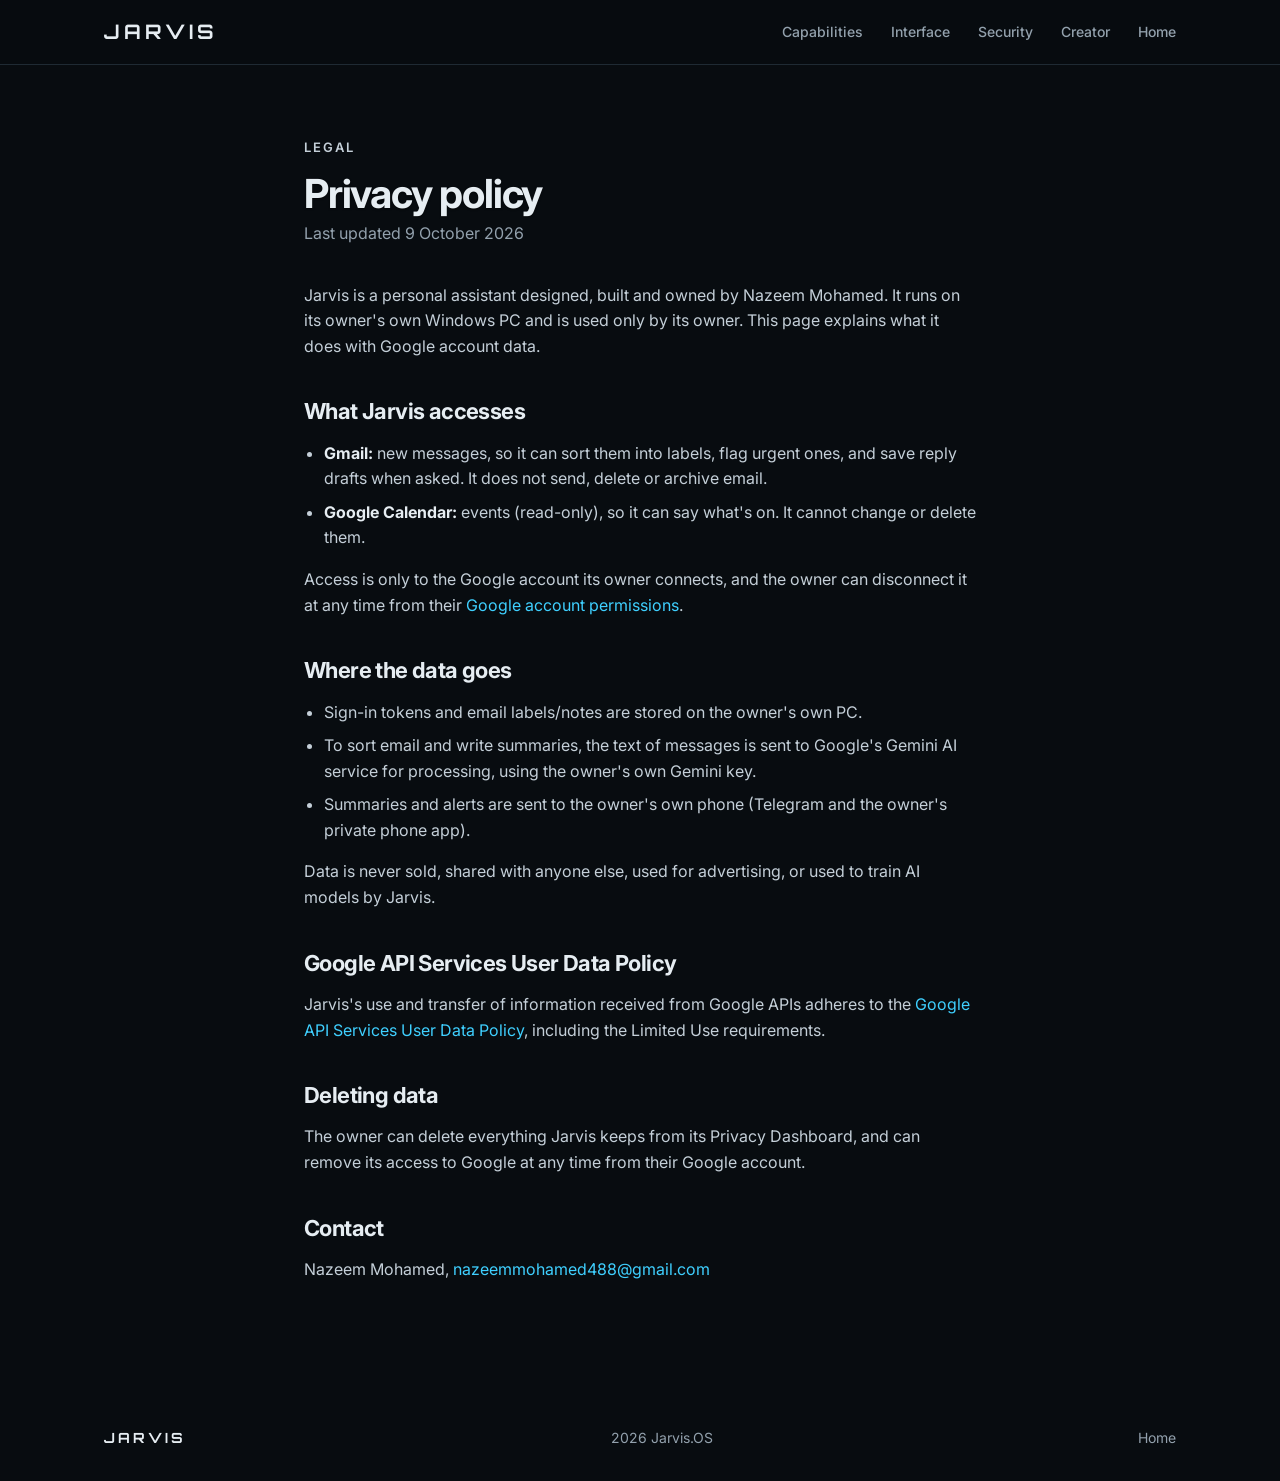
==== privacy.html @ 95cf199b "Jarvis.OS home page and privacy policy Co-Authored-By: Claude Opus 5.5 <noreply@anthropic.com>" ====
<!doctype html>
<html lang="en">
<head>
<meta charset="utf-8">
<meta name="viewport" content="width=device-width, initial-scale=1">
<title>Jarvis Privacy Policy</title>
<link rel="preconnect" href="https://fonts.googleapis.com">
<link rel="preconnect" href="https://fonts.gstatic.com" crossorigin>
<link href="https://fonts.googleapis.com/css2?family=Inter:wght@400;500;600;700&display=swap" rel="stylesheet">
<link rel="stylesheet" href="style.css?v=6">
</head>
<body>

<header class="site-header">
  <div class="wrap header-row">
    <a class="wordmark" href="index.html" aria-label="Jarvis home">JARVIS</a>
    <nav class="nav">
      <a href="index.html#capabilities">Capabilities</a>
      <a href="index.html#interface">Interface</a>
      <a href="index.html#security">Security</a>
      <a href="index.html#creator">Creator</a>
      <a href="index.html">Home</a>
    </nav>
  </div>
</header>

<main class="doc">
  <p class="eyebrow">Legal</p>
  <h1>Privacy policy</h1>
  <p class="date">Last updated 9 October 2026</p>

  <p>Jarvis is a personal assistant designed, built and owned by Nazeem Mohamed. It runs on its owner's own Windows PC and is used only by
  its owner. This page explains what it does with Google account data.</p>

  <h2>What Jarvis accesses</h2>
  <ul>
    <li><strong>Gmail:</strong> new messages, so it can sort them into labels, flag urgent ones,
    and save reply drafts when asked. It does not send, delete or archive email.</li>
    <li><strong>Google Calendar:</strong> events (read-only), so it can say what's on. It cannot change or delete them.</li>
  </ul>
  <p>Access is only to the Google account its owner connects, and the owner can disconnect it at
  any time from their <a href="https://myaccount.google.com/permissions">Google account permissions</a>.</p>

  <h2>Where the data goes</h2>
  <ul>
    <li>Sign-in tokens and email labels/notes are stored on the owner's own PC.</li>
    <li>To sort email and write summaries, the text of messages is sent to Google's Gemini AI service
    for processing, using the owner's own Gemini key.</li>
    <li>Summaries and alerts are sent to the owner's own phone (Telegram and the owner's private
    phone app).</li>
  </ul>
  <p>Data is never sold, shared with anyone else, used for advertising, or used to train AI models
  by Jarvis.</p>

  <h2>Google API Services User Data Policy</h2>
  <p>Jarvis's use and transfer of information received from Google APIs adheres to the
  <a href="https://developers.google.com/terms/api-services-user-data-policy">Google API Services User
  Data Policy</a>, including the Limited Use requirements.</p>

  <h2>Deleting data</h2>
  <p>The owner can delete everything Jarvis keeps from its Privacy Dashboard, and can remove its
  access to Google at any time from their Google account.</p>

  <h2>Contact</h2>
  <p>Nazeem Mohamed, <a href="mailto:nazeemmohamed488@gmail.com">nazeemmohamed488@gmail.com</a></p>
</main>

<footer class="site-footer">
  <div class="wrap footer-row">
    <span class="wordmark small">JARVIS</span>
    <span>2026 Jarvis.OS</span>
    <a href="index.html">Home</a>
  </div>
</footer>

</body>
</html>
---- style.css ----
/* Jarvis site. Flat and restrained: solid colours, thin borders, one accent. */
@font-face {
  font-family: "Orbitron";
  src: url("fonts/Orbitron.ttf") format("truetype");
  font-weight: 400 900;
  font-display: swap;
}

:root {
  --bg: #080c10;
  --bg-alt: #0d1318;
  --surface: #111920;
  --line: #1f2a33;
  --text: #e6edf2;
  --muted: #93a1ad;
  --accent: #3fd0ff;
  --accent-ink: #04121a;
  --wrap: 1120px;
  color-scheme: dark;
}

* { box-sizing: border-box; }
html { scroll-behavior: smooth; }
body {
  margin: 0;
  background: var(--bg);
  color: var(--text);
  font: 16px/1.6 "Inter", "Segoe UI", Roboto, Helvetica, Arial, sans-serif;
  -webkit-font-smoothing: antialiased;
}
a { color: var(--accent); text-decoration: none; }
a:hover { text-decoration: underline; }
img { max-width: 100%; height: auto; display: block; }

.wrap { max-width: var(--wrap); margin: 0 auto; padding: 0 24px; }

/* header */
.site-header {
  position: sticky; top: env(safe-area-inset-top, 0px); z-index: 10;
  background: rgba(8, 12, 16, 0.92);
  border-bottom: 1px solid var(--line);
}
.header-row { display: flex; align-items: center; justify-content: space-between; height: 64px; gap: 24px; }
.wordmark {
  font-family: "Orbitron", sans-serif; font-weight: 700; letter-spacing: 4px;
  font-size: 20px; color: var(--text);
}
.wordmark:hover { text-decoration: none; color: var(--accent); }
.wordmark.small { font-size: 14px; letter-spacing: 3px; }
.nav { display: flex; gap: 28px; }
.nav a { color: var(--muted); font-size: 14px; font-weight: 500; }
.nav a:hover { color: var(--text); text-decoration: none; }

/* hero */
.hero { position: relative; overflow: hidden; border-bottom: 1px solid var(--line); }
.hero-bg {
  position: absolute; inset: 0;
  left: 44%;
  background: url("img/hero-core.jpg") left 30% / cover no-repeat;
  /* soften only the picture's left edge into the page; not a visible gradient */
  -webkit-mask-image: linear-gradient(to right, transparent 0, #000 22%);
  mask-image: linear-gradient(to right, transparent 0, #000 22%);
}
.hero { background: #05090d; }
.hero-bg::after { content: ""; position: absolute; inset: 0; background: rgba(6, 10, 14, 0.38); }
.hero-content { position: relative; padding-top: 120px; padding-bottom: 72px; }
.hero-content > * { max-width: 580px; }
.hero-content .lead { max-width: 560px; }
h1, .lead { text-shadow: 0 1px 2px rgba(0, 0, 0, 0.6); }
.eyebrow {
  margin: 0 0 14px; color: var(--accent);
  font-size: 13px; font-weight: 600; letter-spacing: 2px; text-transform: uppercase;
}
h1 { font-size: 52px; line-height: 1.08; letter-spacing: -1.2px; font-weight: 700; margin: 0 0 22px; }
.lead { font-size: 19px; color: #c4cfd8; margin: 0 0 34px; max-width: 640px; }
.lead strong { color: var(--text); font-weight: 600; }
.hero-actions { display: flex; gap: 12px; flex-wrap: wrap; }
.btn {
  display: inline-block; padding: 12px 22px; border-radius: 6px;
  font-size: 15px; font-weight: 600; border: 1px solid transparent;
}
.btn:hover { text-decoration: none; }
.btn-primary { background: var(--accent); color: var(--accent-ink); }
.btn-primary:hover { background: #6bdcff; }
.btn-ghost { border-color: #3a4954; color: var(--text); background: rgba(8, 12, 16, 0.5); }
.btn-ghost:hover { border-color: var(--muted); }

.facts {
  position: relative; margin: 0 0 0; padding: 28px 0 40px;
  display: grid; grid-template-columns: repeat(4, 1fr); gap: 0;
  border-top: 1px solid rgba(255, 255, 255, 0.08);
}
.facts div { padding: 0 24px; border-left: 1px solid rgba(255, 255, 255, 0.08); }
.facts div:first-child { padding-left: 0; border-left: 0; }
.facts dt { font-size: 24px; font-weight: 700; letter-spacing: -0.4px; color: var(--text); }
.facts dd { margin: 2px 0 0; color: var(--muted); font-size: 14px; line-height: 1.45; }

/* sections */
.section { padding: 96px 0; border-bottom: 1px solid var(--line); }
.section-alt { background: var(--bg-alt); }
.section-head { max-width: 680px; margin-bottom: 48px; }
h2 { font-size: 36px; line-height: 1.15; letter-spacing: -0.6px; margin: 0 0 14px; font-weight: 700; }
.section-lead { color: var(--muted); font-size: 17px; margin: 0; }

.grid { display: grid; grid-template-columns: repeat(4, 1fr); gap: 16px; }
.card {
  background: var(--surface); border: 1px solid var(--line); border-radius: 8px;
  padding: 24px;
}
.card:hover { border-color: #2f3e49; }
.num { display: block; color: var(--accent); font-size: 13px; font-weight: 600; letter-spacing: 1px; margin-bottom: 18px; }
h3 { font-size: 17px; margin: 0 0 8px; font-weight: 600; }
.card p { margin: 0; color: var(--muted); font-size: 14.5px; line-height: 1.55; }

.screenshot { margin: 0; }
.screenshot img { border: 1px solid var(--line); border-radius: 8px; }
.screenshot figcaption { color: var(--muted); font-size: 14px; margin-top: 12px; }

.two-col { display: grid; grid-template-columns: 1fr 1.2fr; gap: 64px; align-items: start; }
.checklist { list-style: none; margin: 0; padding: 0; border-top: 1px solid var(--line); }
.checklist li { padding: 18px 0 18px 28px; border-bottom: 1px solid var(--line); color: var(--muted); position: relative; }
.checklist li::before {
  content: ""; position: absolute; left: 2px; top: 27px;
  width: 8px; height: 8px; background: var(--accent); border-radius: 2px;
}
.checklist strong { color: var(--text); font-weight: 600; }

.creator > * { max-width: 760px; }
.creator p { color: #c4cfd8; font-size: 17px; }
.creator .contact { color: var(--muted); font-size: 15px; margin-top: 24px; }

/* feature suite: outlined cards with a line icon, number, name, description and tags */
.accent { color: var(--accent); }
.eyebrow .dot { color: var(--muted); margin: 0 6px; }
.features { display: grid; grid-template-columns: repeat(4, 1fr); gap: 16px; }
.feature {
  display: flex; flex-direction: column; min-width: 0;
  background: var(--surface); border: 1px solid var(--line); border-radius: 12px;
  padding: 24px;
  transition: border-color 0.15s ease;
}
.feature:hover { border-color: #2c5566; }
.feature-top { display: flex; align-items: flex-start; justify-content: space-between; margin-bottom: 22px; }
.feature-icon {
  width: 46px; height: 46px; display: grid; place-items: center;
  border: 1px solid #1f4250; border-radius: 10px; background: #0b1c24;
}
.feature-icon svg {
  width: 22px; height: 22px; fill: none; stroke: var(--accent);
  stroke-width: 1.6; stroke-linecap: round; stroke-linejoin: round;
}
.feature-num { font-family: "Share Tech Mono", ui-monospace, Consolas, monospace; color: var(--muted); font-size: 13px; letter-spacing: 1px; }
.feature h3 { font-size: 19px; margin: 0 0 10px; letter-spacing: -0.2px; }
.feature p { margin: 0 0 18px; color: var(--muted); font-size: 14.5px; line-height: 1.6; }
.tags { list-style: none; margin: auto 0 0; padding: 16px 0 0; border-top: 1px solid var(--line); display: grid; gap: 7px; }
.tags li {
  font-family: "Share Tech Mono", ui-monospace, Consolas, monospace;
  font-size: 12px; letter-spacing: 1.2px; text-transform: uppercase; color: #a9b6c0;
  padding-left: 14px; position: relative;
}
.tags li::before { content: ""; position: absolute; left: 0; top: 7px; width: 5px; height: 5px; background: var(--accent); border-radius: 1px; }

/* creator */
.creator .eyebrow { color: var(--accent); font-size: 13px; }
.creator .creator-sub { color: var(--accent); font-size: 17px; font-weight: 500; margin: 0 0 24px; }
.vision { margin: 0; padding: 4px 0 4px 22px; border-left: 2px solid var(--accent); }
.vision p { margin: 0; font-size: 19px; line-height: 1.65; color: var(--text); }

/* footer */
.site-footer { padding: 32px 0; color: var(--muted); font-size: 14px; }
.footer-row { display: flex; align-items: center; justify-content: space-between; gap: 16px; flex-wrap: wrap; }
.site-footer a { color: var(--muted); }
.site-footer a:hover { color: var(--text); }

/* privacy page */
.doc { max-width: 720px; margin: 0 auto; padding: 72px 24px 96px; }
.doc h1 { font-size: 40px; margin-bottom: 6px; }
.doc .date { color: var(--muted); margin: 0 0 36px; }
.doc h2 { font-size: 22px; margin: 40px 0 10px; }
.doc p, .doc li { color: #c4cfd8; }
.doc ul { padding-left: 20px; }
.doc li { margin-bottom: 8px; }
.doc strong { color: var(--text); }

/* responsive */
@media (max-width: 960px) {
  .grid, .features { grid-template-columns: repeat(2, 1fr); }
  .two-col { grid-template-columns: 1fr; gap: 32px; }
  h1 { font-size: 44px; }
}
@media (max-width: 720px) {
  .wrap { padding: 0 16px; }
  .nav { gap: 18px; }
  .nav a:not(:last-child) { display: none; }
  .hero-content { padding-top: 72px; padding-bottom: 48px; }
  .hero-bg { left: 0; background: url("img/interface.jpg") 50% 40% / cover no-repeat; -webkit-mask-image: none; mask-image: none; }
  .hero-bg::after { background: rgba(6, 10, 14, 0.72); }
  h1 { font-size: 34px; letter-spacing: -0.6px; }
  .lead { font-size: 17px; }
  .facts { grid-template-columns: repeat(2, 1fr); row-gap: 24px; }
  .facts div:nth-child(3) { padding-left: 0; border-left: 0; }
  .section { padding: 64px 0; }
  h2 { font-size: 28px; }
  .grid, .features { grid-template-columns: 1fr; }
  .vision p { font-size: 17px; }
  .facts dt { font-size: 20px; }
  .doc { padding: 48px 16px 64px; }
  .doc h1 { font-size: 32px; }
}

/* ---------- scroll motion ---------- */
.progress {
  position: fixed; left: 0; right: 0; top: env(safe-area-inset-top, 0px); height: 2px; z-index: 30;
  background: var(--accent); transform: scaleX(0); transform-origin: 0 50%;
}
.hero-bg { will-change: transform; }
.reveal { transition: opacity 0.8s cubic-bezier(0.2, 0.7, 0.2, 1), transform 0.8s cubic-bezier(0.2, 0.7, 0.2, 1), filter 0.8s ease; }
.reveal.pre { opacity: 0; transform: translateY(40px) scale(0.97); filter: blur(6px); }
.reveal.in { opacity: 1; transform: none; filter: none; }

/* ---------- feature pictures ---------- */
.m {
  position: relative; height: 164px; margin-bottom: 20px; padding: 13px; overflow: hidden;
  background: #0a1319; border: 1px solid #18303a; border-radius: 8px;
  font-family: "Share Tech Mono", ui-monospace, Consolas, monospace; font-size: 11.5px; color: #a9b6c0;
  display: flex; flex-direction: column; gap: 8px;
}
.m p { margin: 0; color: inherit; font-size: inherit; line-height: 1.45; }
.m-cap { color: var(--accent) !important; letter-spacing: 1px; text-transform: uppercase; font-size: 10.5px !important; }
.m-you { color: #7f8d98 !important; }
.m-jar { color: #d7e2ea !important; }
.m-wave { display: flex; align-items: flex-end; gap: 3px; height: 34px; }
.m-wave i { flex: 1; height: calc(var(--h) * 1%); background: var(--accent); border-radius: 1px; opacity: 0.85; transform-origin: bottom; animation: wave 1.2s ease-in-out infinite; }
.m-wave i:nth-child(3n) { animation-delay: -0.4s; }
.m-wave i:nth-child(3n+1) { animation-delay: -0.8s; }
.m-wave.sm { height: 20px; flex: 1; }
@keyframes wave { 0%, 100% { transform: scaleY(0.45); } 50% { transform: scaleY(1); } }
.m-chips { display: flex; gap: 6px; margin-top: auto; }
.m-chips span { border: 1px solid #1f4250; border-radius: 4px; padding: 2px 7px; color: var(--accent); font-size: 10.5px; }

.m-bubble { background: #10202a; border: 1px solid #1f4250; border-radius: 8px; padding: 9px 10px; display: grid; gap: 7px; }
.m-note { display: flex; align-items: center; gap: 8px; }
.m-play { width: 22px; height: 22px; border-radius: 50%; background: var(--accent); position: relative; flex: none; }
.m-play::after { content: ""; position: absolute; left: 8px; top: 6px; border-left: 8px solid #04121a; border-top: 5px solid transparent; border-bottom: 5px solid transparent; }
.m-time { color: #7f8d98; }
.m-row { display: flex; align-items: center; gap: 8px; margin-top: auto; }
.m-sun { width: 12px; height: 12px; border-radius: 50%; background: #ffb020; }
.m-sep { width: 1px; height: 12px; background: #2a3a44; }

.m-mail { display: flex; justify-content: space-between; align-items: center; gap: 6px; padding: 4px 8px; border: 1px solid #172a33; border-radius: 6px; background: #0d1a21; }
.m-from { color: #d7e2ea; }
.m-lbl { font-size: 10px; padding: 1px 6px; border-radius: 3px; border: 1px solid; }
.l-reply { color: var(--accent); border-color: #1f4a5a; }
.l-rec { color: #8fd18b; border-color: #2c4a2a; }
.l-sus { color: #ff7a6b; border-color: #5a2a26; }
.m-draft { margin-top: auto; color: #7f8d98; font-size: 10.5px; }

.m-watch { flex-direction: row; align-items: center; gap: 14px; }
.m-radar { position: relative; width: 112px; height: 112px; flex: none; border-radius: 50%; border: 1px solid #1f4250;
  background: repeating-radial-gradient(circle, transparent 0 17px, #15323d 17px 18px); overflow: hidden; }
.m-sweep { position: absolute; left: 50%; top: 50%; width: 50%; height: 2px; background: var(--accent); transform-origin: 0 50%; animation: sweep 3.2s linear infinite; }
@keyframes sweep { to { transform: rotate(360deg); } }
.m-blip { position: absolute; width: 6px; height: 6px; border-radius: 50%; background: var(--accent); animation: blip 3.2s ease-in-out infinite; }
.b1 { left: 68%; top: 30%; }
.b2 { left: 30%; top: 62%; background: #ffb020; animation-delay: 1.6s; }
@keyframes blip { 0%, 100% { opacity: 0.2; } 40% { opacity: 1; } }
.m-alert { border-left: 2px solid var(--accent); padding-left: 10px; display: grid; gap: 4px; color: #d7e2ea; }

.m-docs { display: flex; gap: 6px; flex-wrap: wrap; }
.m-docs span { border: 1px solid #1f4250; border-radius: 4px; padding: 3px 7px; background: #0d1a21; }
.m-qa { margin-top: auto; display: grid; gap: 4px; }

.m-res { display: flex; justify-content: space-between; gap: 6px; padding: 3px 0; border-bottom: 1px solid #16262e; color: #d7e2ea; }
.m-ok { color: #8fd18b; }
.m-ok::before { content: ""; display: inline-block; width: 7px; height: 4px; margin-right: 6px; border-left: 1.5px solid #8fd18b; border-bottom: 1.5px solid #8fd18b; transform: rotate(-45deg) translateY(-2px); }

.m-relay { flex-direction: row; align-items: center; justify-content: space-between; gap: 2px; }
.m-node span { font-size: 10px; white-space: nowrap; }
.m-node { display: grid; justify-items: center; gap: 6px; }
.m-node svg { width: 28px; height: 28px; fill: none; stroke: #7f8d98; stroke-width: 1.5; stroke-linecap: round; stroke-linejoin: round; }
.m-node.on svg { stroke: var(--accent); }
.m-node.off { opacity: 0.55; }
.m-link { flex: 1; min-width: 14px; height: 2px; margin: 0 2px 18px; background: repeating-linear-gradient(90deg, var(--accent) 0 6px, transparent 6px 12px); background-size: 24px 2px; animation: flow 1s linear infinite; opacity: 0.8; }
@keyframes flow { to { background-position: 24px 0; } }

.m-mobile { flex-direction: row; align-items: center; gap: 16px; }
.m-phone { position: relative; width: 66px; height: 118px; flex: none; border: 1.5px solid #2a4a58; border-radius: 12px; background: #071016; display: grid; place-items: center; }
.m-orb { width: 22px; height: 22px; border-radius: 50%; background: var(--accent); box-shadow: 0 0 14px rgba(63, 208, 255, 0.6); animation: breathe 2.4s ease-in-out infinite; }
.m-ring { position: absolute; width: 44px; height: 16px; border: 1px dashed var(--accent); border-radius: 50%; opacity: 0.6; }
.m-pbar { position: absolute; bottom: 8px; width: 22px; height: 2px; background: #2a4a58; border-radius: 2px; }
@keyframes breathe { 0%, 100% { transform: scale(0.9); opacity: 0.8; } 50% { transform: scale(1.08); opacity: 1; } }
.m-siri { display: grid; gap: 4px; color: #d7e2ea; }

/* ---------- stage showcase ---------- */
.stages { --stage: #3fd0ff; display: grid; grid-template-columns: minmax(0, 0.85fr) minmax(0, 1.4fr); gap: 56px; align-items: start; }
.stage-list { list-style: none; margin: 0; padding: 0; }
.stage { min-height: min(62vh, 560px); display: flex; flex-direction: column; justify-content: center; padding: 0 0 0 22px; border-left: 2px solid var(--line); opacity: 0.42; transition: opacity 0.4s ease, border-color 0.4s ease; cursor: pointer; }
.stage.active { opacity: 1; border-left-color: var(--c); }
.stage h3 { font-size: 30px; margin: 6px 0 10px; letter-spacing: -0.4px; }
.stage.active h3 { color: var(--c); }
.stage p { color: var(--muted); margin: 0; max-width: 420px; }
.stage-meta { font-family: "Share Tech Mono", ui-monospace, Consolas, monospace; font-size: 12px; letter-spacing: 1.5px; text-transform: uppercase; display: flex; align-items: center; gap: 8px; }
.swatch { width: 10px; height: 10px; border-radius: 2px; background: var(--c); }
.stage-img-mobile { display: none; }
.stage-stick { position: sticky; top: calc(env(safe-area-inset-top, 0px) + 22vh); }
.stage-frames { position: relative; margin: 0; aspect-ratio: 16 / 9; max-width: 100%; border: 1px solid var(--stage); border-radius: 10px; overflow: hidden; background: #04070a; transition: border-color 0.5s ease; }
.frame { position: absolute; inset: 0; width: 100%; height: 100%; object-fit: cover; opacity: 0; transform: scale(1.04); transition: opacity 0.6s ease, transform 0.9s cubic-bezier(0.2, 0.7, 0.2, 1); }
.frame.active { opacity: 1; transform: none; }
.stage-note { color: var(--muted); font-size: 13px; margin: 12px 0 0; }

@media (max-width: 900px) {
  .stages { grid-template-columns: 1fr; gap: 0; }
  .stage-stick { display: none; }
  .stage { min-height: 0; opacity: 1; padding: 0 0 40px; border-left: 0; }
  .stage h3 { color: var(--c); font-size: 24px; }
  .stage-img-mobile { display: block; border: 1px solid var(--c); border-radius: 8px; margin-bottom: 14px; }
}

@media (prefers-reduced-motion: reduce) {
  .reveal, .reveal.pre { opacity: 1; transform: none; filter: none; transition: none; }
  .m-wave i, .m-sweep, .m-blip, .m-link, .m-orb { animation: none; }
  .frame { transition: none; }
}
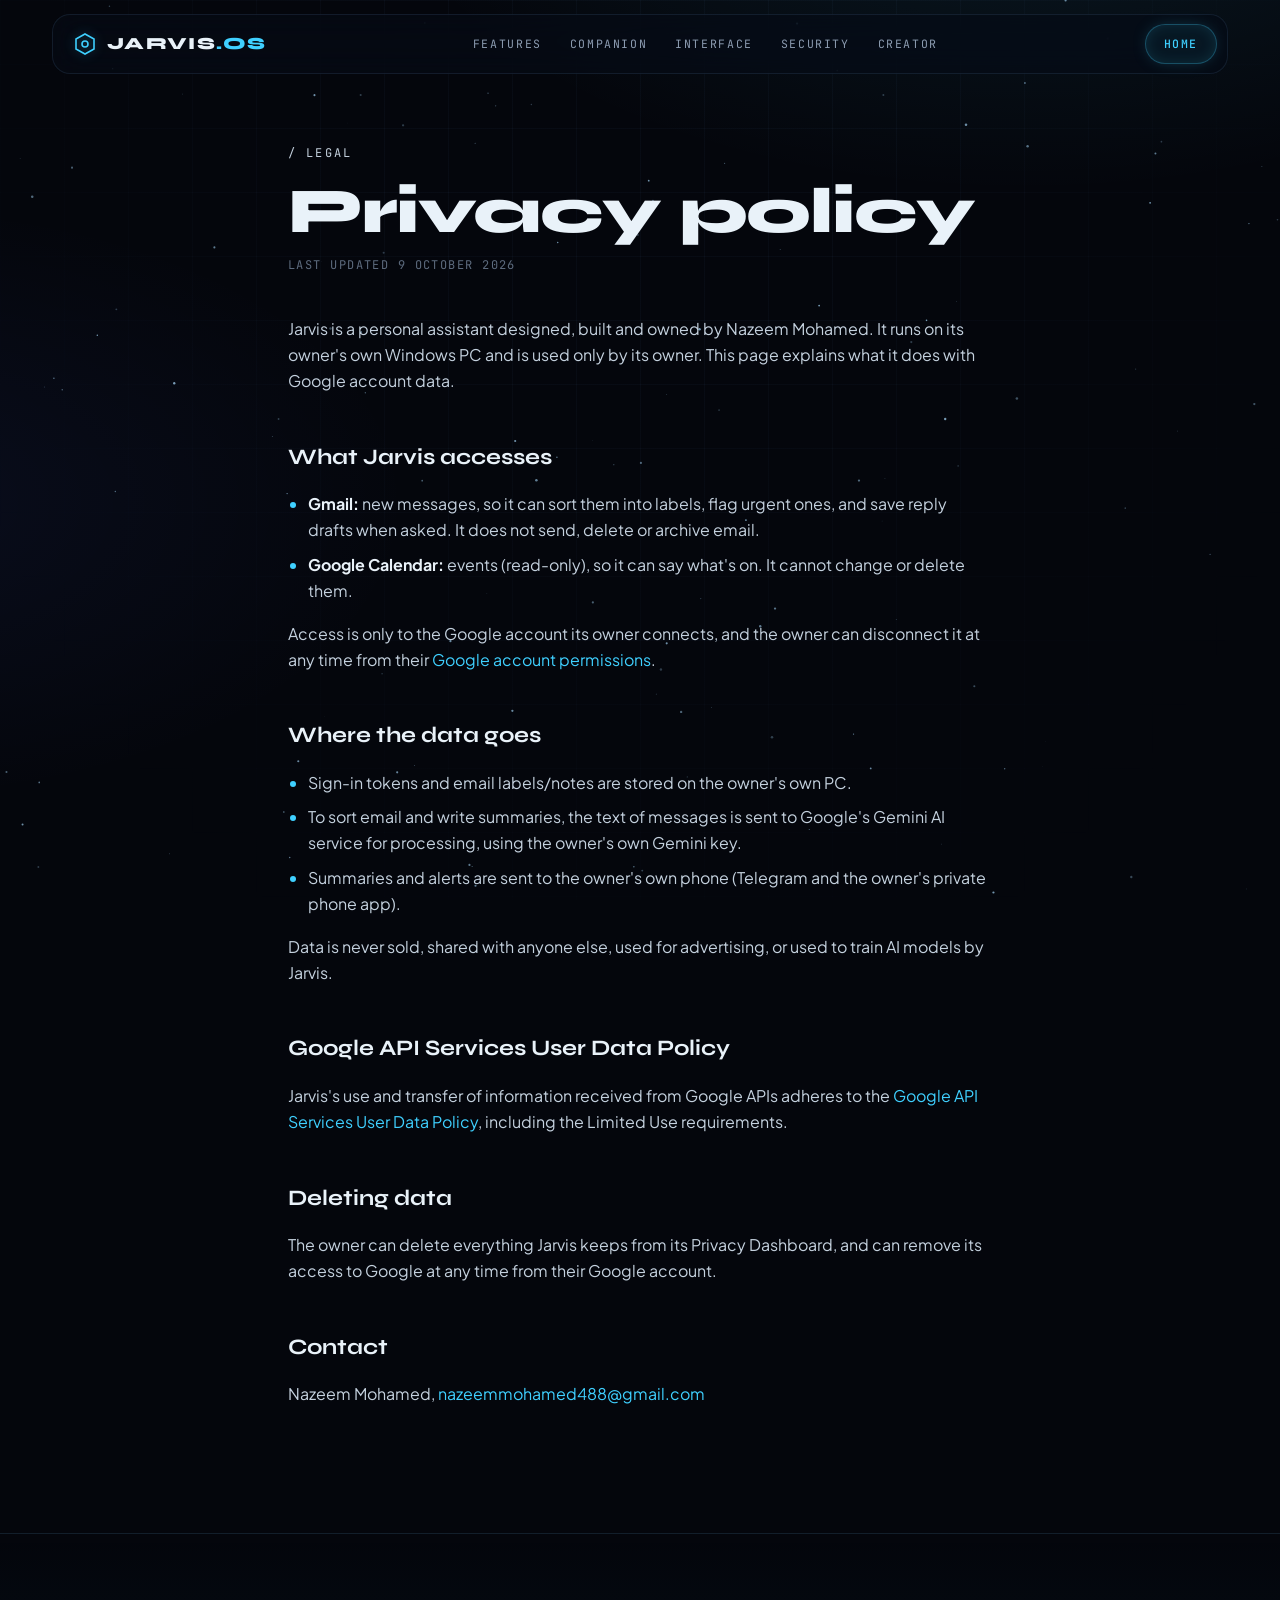
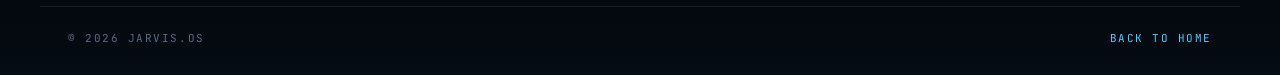
==== commit 7ccb7b00: "Redesign the site: particle core hero, glass nav, feature filters, companion pose switcher Dark navy" ====
--- a/privacy.html
+++ b/privacy.html
@@ -4,28 +4,36 @@
 <meta charset="utf-8">
 <meta name="viewport" content="width=device-width, initial-scale=1">
 <title>Jarvis Privacy Policy</title>
+<meta name="theme-color" content="#04060c">
 <link rel="preconnect" href="https://fonts.googleapis.com">
 <link rel="preconnect" href="https://fonts.gstatic.com" crossorigin>
-<link href="https://fonts.googleapis.com/css2?family=Inter:wght@400;500;600;700&display=swap" rel="stylesheet">
-<link rel="stylesheet" href="style.css?v=6">
+<link href="https://fonts.googleapis.com/css2?family=Syne:wght@600;700;800&family=Plus+Jakarta+Sans:wght@300;400;500;600;700&family=JetBrains+Mono:wght@400;500&display=swap" rel="stylesheet">
+<link rel="stylesheet" href="style.css?v=8">
 </head>
 <body>
 
+<canvas class="stars" aria-hidden="true"></canvas>
+<div class="progress" aria-hidden="true"></div>
 <header class="site-header">
-  <div class="wrap header-row">
-    <a class="wordmark" href="index.html" aria-label="Jarvis home">JARVIS</a>
-    <nav class="nav">
-      <a href="index.html#capabilities">Capabilities</a>
+  <div class="nav-shell">
+    <a class="brand" href="index.html" aria-label="Jarvis home">
+      <svg class="brand-mark" viewBox="0 0 24 24" aria-hidden="true"><path d="M12 2 21 7v10l-9 5-9-5V7z"/><circle cx="12" cy="12" r="3"/></svg>
+      <span>JARVIS<em>.OS</em></span>
+    </a>
+    <nav class="nav" id="nav" aria-label="Main">
+      <a href="index.html#capabilities">Features</a>
+      <a href="index.html#companion">Companion</a>
       <a href="index.html#interface">Interface</a>
       <a href="index.html#security">Security</a>
       <a href="index.html#creator">Creator</a>
-      <a href="index.html">Home</a>
     </nav>
+    <a class="pill pill-glow nav-cta" href="index.html">Home</a>
+    <button class="menu-btn" type="button" aria-expanded="false" aria-controls="nav" aria-label="Open menu"><span></span><span></span></button>
   </div>
 </header>
 
 <main class="doc">
-  <p class="eyebrow">Legal</p>
+  <p class="eyebrow">/ Legal</p>
   <h1>Privacy policy</h1>
   <p class="date">Last updated 9 October 2026</p>
 
@@ -66,12 +74,12 @@
 </main>
 
 <footer class="site-footer">
-  <div class="wrap footer-row">
-    <span class="wordmark small">JARVIS</span>
-    <span>2026 Jarvis.OS</span>
-    <a href="index.html">Home</a>
+  <div class="wrap footer-base">
+    <span>&copy; 2026 Jarvis.OS</span>
+    <a class="accent" href="index.html">Back to home</a>
   </div>
 </footer>
+<script src="motion.js?v=6"></script>
 
 </body>
 </html>
--- a/style.css
+++ b/style.css
@@ -1,232 +1,208 @@
-/* Jarvis site. Flat and restrained: solid colours, thin borders, one accent. */
-@font-face {
-  font-family: "Orbitron";
-  src: url("fonts/Orbitron.ttf") format("truetype");
-  font-weight: 400 900;
-  font-display: swap;
-}
-
+/* Jarvis.OS site. Deep navy, one cyan accent, wide display type, glass panels. */
 :root {
-  --bg: #080c10;
-  --bg-alt: #0d1318;
-  --surface: #111920;
-  --line: #1f2a33;
-  --text: #e6edf2;
-  --muted: #93a1ad;
+  --bg: #04060c;
+  --bg-2: #070b15;
+  --panel: rgba(13, 20, 34, 0.66);
+  --panel-solid: #0b111d;
+  --line: rgba(130, 190, 255, 0.10);
+  --line-2: rgba(63, 208, 255, 0.30);
+  --text: #e9f2f9;
+  --muted: #8c9cb1;
+  --dim: #5d6b7e;
   --accent: #3fd0ff;
-  --accent-ink: #04121a;
-  --wrap: 1120px;
+  --accent-2: #7be3ff;
+  --accent-ink: #021018;
+  --glow: rgba(63, 208, 255, 0.35);
+  --wrap: 1200px;
+  --display: "Syne", "Segoe UI", sans-serif;
+  --body: "Plus Jakarta Sans", "Segoe UI", Roboto, Helvetica, Arial, sans-serif;
+  --mono: "JetBrains Mono", ui-monospace, Consolas, monospace;
+  --nav-top: calc(env(safe-area-inset-top, 0px) + 14px);
   color-scheme: dark;
 }
 
 * { box-sizing: border-box; }
-html { scroll-behavior: smooth; }
+html { scroll-behavior: smooth; scroll-padding-top: 96px; }
 body {
-  margin: 0;
-  background: var(--bg);
+  margin: 0; min-height: 100vh; overflow-x: hidden;
+  background:
+    radial-gradient(1100px 600px at 80% -10%, rgba(63, 208, 255, 0.10), transparent 60%),
+    radial-gradient(900px 500px at -10% 30%, rgba(80, 110, 255, 0.07), transparent 60%),
+    var(--bg);
   color: var(--text);
-  font: 16px/1.6 "Inter", "Segoe UI", Roboto, Helvetica, Arial, sans-serif;
+  font: 16px/1.65 var(--body);
   -webkit-font-smoothing: antialiased;
 }
+body::before { /* faint blueprint grid */
+  content: ""; position: fixed; inset: 0; z-index: -1; pointer-events: none;
+  background-image: linear-gradient(rgba(130, 190, 255, 0.035) 1px, transparent 1px), linear-gradient(90deg, rgba(130, 190, 255, 0.035) 1px, transparent 1px);
+  background-size: 64px 64px;
+  -webkit-mask-image: radial-gradient(ellipse at 50% 0%, #000 30%, transparent 85%);
+  mask-image: radial-gradient(ellipse at 50% 0%, #000 30%, transparent 85%);
+}
+.stars { position: fixed; inset: 0; width: 100%; height: 100%; z-index: -1; pointer-events: none; }
 a { color: var(--accent); text-decoration: none; }
-a:hover { text-decoration: underline; }
 img { max-width: 100%; height: auto; display: block; }
-
-.wrap { max-width: var(--wrap); margin: 0 auto; padding: 0 24px; }
-
-/* header */
-.site-header {
-  position: sticky; top: env(safe-area-inset-top, 0px); z-index: 10;
-  background: rgba(8, 12, 16, 0.92);
-  border-bottom: 1px solid var(--line);
-}
-.header-row { display: flex; align-items: center; justify-content: space-between; height: 64px; gap: 24px; }
-.wordmark {
-  font-family: "Orbitron", sans-serif; font-weight: 700; letter-spacing: 4px;
-  font-size: 20px; color: var(--text);
-}
-.wordmark:hover { text-decoration: none; color: var(--accent); }
-.wordmark.small { font-size: 14px; letter-spacing: 3px; }
-.nav { display: flex; gap: 28px; }
-.nav a { color: var(--muted); font-size: 14px; font-weight: 500; }
-.nav a:hover { color: var(--text); text-decoration: none; }
-
-/* hero */
-.hero { position: relative; overflow: hidden; border-bottom: 1px solid var(--line); }
-.hero-bg {
-  position: absolute; inset: 0;
-  left: 44%;
-  background: url("img/hero-core.jpg") left 30% / cover no-repeat;
-  /* soften only the picture's left edge into the page; not a visible gradient */
-  -webkit-mask-image: linear-gradient(to right, transparent 0, #000 22%);
-  mask-image: linear-gradient(to right, transparent 0, #000 22%);
-}
-.hero { background: #05090d; }
-.hero-bg::after { content: ""; position: absolute; inset: 0; background: rgba(6, 10, 14, 0.38); }
-.hero-content { position: relative; padding-top: 120px; padding-bottom: 72px; }
-.hero-content > * { max-width: 580px; }
-.hero-content .lead { max-width: 560px; }
-h1, .lead { text-shadow: 0 1px 2px rgba(0, 0, 0, 0.6); }
-.eyebrow {
-  margin: 0 0 14px; color: var(--accent);
-  font-size: 13px; font-weight: 600; letter-spacing: 2px; text-transform: uppercase;
-}
-h1 { font-size: 52px; line-height: 1.08; letter-spacing: -1.2px; font-weight: 700; margin: 0 0 22px; }
-.lead { font-size: 19px; color: #c4cfd8; margin: 0 0 34px; max-width: 640px; }
-.lead strong { color: var(--text); font-weight: 600; }
+button { font: inherit; color: inherit; }
+:focus-visible { outline: 2px solid var(--accent); outline-offset: 3px; border-radius: 6px; }
+::selection { background: rgba(63, 208, 255, 0.3); }
+
+.wrap { max-width: var(--wrap); margin: 0 auto; padding: 0 28px; }
+.accent { color: var(--accent); }
+.skip { position: absolute; left: 16px; top: -60px; z-index: 100; background: var(--accent); color: var(--accent-ink); padding: 8px 14px; border-radius: 8px; font-weight: 600; }
+.skip:focus { top: 16px; }
+
+/* ---------- type ---------- */
+.display, .display-sm, h3 { font-family: var(--display); }
+.display { margin: 0 0 26px; font-weight: 800; text-transform: uppercase; letter-spacing: -0.02em; line-height: 0.95; font-size: clamp(40px, 4vw, 60px); }
+.display .line { display: block; }
+.display .accent { color: var(--accent); text-shadow: 0 0 40px rgba(63, 208, 255, 0.35); }
+.outline { color: transparent; -webkit-text-stroke: 1.5px rgba(160, 225, 255, 0.55); }
+.display-sm { margin: 0 0 16px; font-weight: 800; letter-spacing: -0.02em; line-height: 1.02; font-size: clamp(34px, 4.6vw, 58px); }
+.eyebrow { margin: 0 0 16px; font-family: var(--mono); font-size: 12px; letter-spacing: 0.18em; text-transform: uppercase; color: var(--accent); }
+.section-lead { margin: 0; color: var(--muted); font-size: 17px; max-width: 620px; }
+h3 { font-size: 19px; font-weight: 700; letter-spacing: -0.01em; margin: 0 0 8px; }
+
+/* ---------- buttons ---------- */
+.pill {
+  display: inline-flex; align-items: center; gap: 10px; padding: 13px 24px; border-radius: 999px;
+  font-family: var(--mono); font-size: 12.5px; font-weight: 500; letter-spacing: 0.14em; text-transform: uppercase;
+  border: 1px solid transparent; transition: transform 0.2s ease, box-shadow 0.25s ease, background 0.2s ease, border-color 0.2s ease;
+}
+.pill:hover { transform: translateY(-2px); }
+.pill-solid { background: var(--accent); color: var(--accent-ink); box-shadow: 0 0 0 1px rgba(63, 208, 255, 0.6), 0 8px 30px -6px var(--glow); }
+.pill-solid:hover { background: var(--accent-2); box-shadow: 0 0 0 1px var(--accent-2), 0 12px 40px -4px rgba(63, 208, 255, 0.55); }
+.pill-ghost { color: var(--text); border-color: rgba(160, 200, 240, 0.18); background: rgba(10, 16, 28, 0.6); }
+.pill-ghost:hover { border-color: var(--line-2); }
+.pill-glow { color: var(--accent); border-color: var(--line-2); background: rgba(63, 208, 255, 0.06); box-shadow: inset 0 0 14px rgba(63, 208, 255, 0.12), 0 0 18px -6px var(--glow); padding: 10px 18px; font-size: 11.5px; }
+.pill-glow:hover { background: rgba(63, 208, 255, 0.14); }
+
+/* ---------- header ---------- */
+.progress { position: fixed; left: 0; right: 0; top: 0; height: 2px; z-index: 60; background: linear-gradient(90deg, transparent, var(--accent)); transform: scaleX(0); transform-origin: 0 50%; }
+.site-header { position: fixed; top: var(--nav-top); left: 0; right: 0; z-index: 50; padding: 0 20px; pointer-events: none; }
+.nav-shell {
+  pointer-events: auto; position: relative; max-width: calc(var(--wrap) - 24px); margin: 0 auto; height: 60px;
+  display: flex; align-items: center; gap: 24px; padding: 0 10px 0 20px; border-radius: 18px;
+  background: rgba(8, 12, 22, 0.62); border: 1px solid var(--line);
+  -webkit-backdrop-filter: blur(16px) saturate(140%); backdrop-filter: blur(16px) saturate(140%);
+  transition: box-shadow 0.3s ease, border-color 0.3s ease, background 0.3s ease;
+}
+.scrolled .nav-shell { border-color: rgba(63, 208, 255, 0.18); background: rgba(8, 12, 22, 0.82); box-shadow: 0 10px 40px -10px rgba(0, 0, 0, 0.7), 0 0 30px -12px var(--glow); }
+.brand { display: inline-flex; align-items: center; gap: 10px; color: var(--text); font-family: var(--display); font-weight: 800; font-size: 17px; letter-spacing: 0.08em; }
+.brand em { font-style: normal; color: var(--accent); }
+.brand-mark { width: 24px; height: 24px; fill: none; stroke: var(--accent); stroke-width: 1.6; filter: drop-shadow(0 0 6px var(--glow)); }
+.nav { display: flex; gap: 4px; margin: 0 auto; }
+.nav a { color: var(--muted); font-family: var(--mono); font-size: 11.5px; letter-spacing: 0.14em; text-transform: uppercase; padding: 8px 12px; border-radius: 10px; transition: color 0.2s ease, background 0.2s ease; }
+.nav a:hover, .nav a.current { color: var(--text); background: rgba(63, 208, 255, 0.07); }
+.nav a.current { color: var(--accent); }
+.menu-btn { display: none; }
+
+/* ---------- hero ---------- */
+.hero { position: relative; padding: calc(var(--nav-top) + 120px) 0 40px; }
+.hero-grid { display: grid; grid-template-columns: minmax(0, 1.05fr) minmax(0, 1fr); gap: 32px; align-items: center; }
+.chip {
+  display: inline-flex; align-items: center; gap: 10px; margin: 0 0 28px; padding: 7px 14px; border-radius: 999px;
+  font-family: var(--mono); font-size: 11px; letter-spacing: 0.16em; text-transform: uppercase; color: var(--accent);
+  border: 1px solid var(--line-2); background: rgba(63, 208, 255, 0.05);
+}
+.chip-dot { width: 7px; height: 7px; border-radius: 50%; background: var(--accent); box-shadow: 0 0 10px var(--accent); animation: pulse 2s ease-in-out infinite; }
+@keyframes pulse { 50% { opacity: 0.35; } }
+.lead { font-size: 18px; color: #b4c3d3; max-width: 520px; margin: 0 0 36px; }
 .hero-actions { display: flex; gap: 12px; flex-wrap: wrap; }
-.btn {
-  display: inline-block; padding: 12px 22px; border-radius: 6px;
-  font-size: 15px; font-weight: 600; border: 1px solid transparent;
-}
-.btn:hover { text-decoration: none; }
-.btn-primary { background: var(--accent); color: var(--accent-ink); }
-.btn-primary:hover { background: #6bdcff; }
-.btn-ghost { border-color: #3a4954; color: var(--text); background: rgba(8, 12, 16, 0.5); }
-.btn-ghost:hover { border-color: var(--muted); }
-
-.facts {
-  position: relative; margin: 0 0 0; padding: 28px 0 40px;
-  display: grid; grid-template-columns: repeat(4, 1fr); gap: 0;
-  border-top: 1px solid rgba(255, 255, 255, 0.08);
-}
-.facts div { padding: 0 24px; border-left: 1px solid rgba(255, 255, 255, 0.08); }
-.facts div:first-child { padding-left: 0; border-left: 0; }
-.facts dt { font-size: 24px; font-weight: 700; letter-spacing: -0.4px; color: var(--text); }
-.facts dd { margin: 2px 0 0; color: var(--muted); font-size: 14px; line-height: 1.45; }
-
-/* sections */
-.section { padding: 96px 0; border-bottom: 1px solid var(--line); }
-.section-alt { background: var(--bg-alt); }
-.section-head { max-width: 680px; margin-bottom: 48px; }
-h2 { font-size: 36px; line-height: 1.15; letter-spacing: -0.6px; margin: 0 0 14px; font-weight: 700; }
-.section-lead { color: var(--muted); font-size: 17px; margin: 0; }
-
-.grid { display: grid; grid-template-columns: repeat(4, 1fr); gap: 16px; }
-.card {
-  background: var(--surface); border: 1px solid var(--line); border-radius: 8px;
-  padding: 24px;
-}
-.card:hover { border-color: #2f3e49; }
-.num { display: block; color: var(--accent); font-size: 13px; font-weight: 600; letter-spacing: 1px; margin-bottom: 18px; }
-h3 { font-size: 17px; margin: 0 0 8px; font-weight: 600; }
-.card p { margin: 0; color: var(--muted); font-size: 14.5px; line-height: 1.55; }
-
-.screenshot { margin: 0; }
-.screenshot img { border: 1px solid var(--line); border-radius: 8px; }
-.screenshot figcaption { color: var(--muted); font-size: 14px; margin-top: 12px; }
-
-.two-col { display: grid; grid-template-columns: 1fr 1.2fr; gap: 64px; align-items: start; }
-.checklist { list-style: none; margin: 0; padding: 0; border-top: 1px solid var(--line); }
-.checklist li { padding: 18px 0 18px 28px; border-bottom: 1px solid var(--line); color: var(--muted); position: relative; }
-.checklist li::before {
-  content: ""; position: absolute; left: 2px; top: 27px;
-  width: 8px; height: 8px; background: var(--accent); border-radius: 2px;
-}
-.checklist strong { color: var(--text); font-weight: 600; }
-
-.creator > * { max-width: 760px; }
-.creator p { color: #c4cfd8; font-size: 17px; }
-.creator .contact { color: var(--muted); font-size: 15px; margin-top: 24px; }
-
-/* feature suite: outlined cards with a line icon, number, name, description and tags */
-.accent { color: var(--accent); }
-.eyebrow .dot { color: var(--muted); margin: 0 6px; }
-.features { display: grid; grid-template-columns: repeat(4, 1fr); gap: 16px; }
-.feature {
-  display: flex; flex-direction: column; min-width: 0;
-  background: var(--surface); border: 1px solid var(--line); border-radius: 12px;
-  padding: 24px;
-  transition: border-color 0.15s ease;
-}
-.feature:hover { border-color: #2c5566; }
-.feature-top { display: flex; align-items: flex-start; justify-content: space-between; margin-bottom: 22px; }
-.feature-icon {
-  width: 46px; height: 46px; display: grid; place-items: center;
-  border: 1px solid #1f4250; border-radius: 10px; background: #0b1c24;
-}
-.feature-icon svg {
-  width: 22px; height: 22px; fill: none; stroke: var(--accent);
-  stroke-width: 1.6; stroke-linecap: round; stroke-linejoin: round;
-}
-.feature-num { font-family: "Share Tech Mono", ui-monospace, Consolas, monospace; color: var(--muted); font-size: 13px; letter-spacing: 1px; }
-.feature h3 { font-size: 19px; margin: 0 0 10px; letter-spacing: -0.2px; }
+
+/* particle core */
+.core { position: relative; aspect-ratio: 1; width: 100%; max-width: 540px; margin-bottom: 64px; justify-self: center; touch-action: pan-y; cursor: grab; }
+.core.dragging { cursor: grabbing; }
+.core::before { content: ""; position: absolute; inset: 14%; border-radius: 50%; background: radial-gradient(circle, rgba(63, 208, 255, 0.16), transparent 65%); filter: blur(10px); }
+.core-canvas { position: absolute; inset: 0; width: 100%; height: 100%; }
+.core-nodes { position: absolute; inset: 0; pointer-events: none; }
+.node {
+  pointer-events: auto; position: absolute; left: 50%; top: 50%; width: 46px; height: 46px; margin: -23px 0 0 -23px;
+  display: grid; place-items: center; border-radius: 50%; cursor: pointer;
+  background: rgba(8, 14, 26, 0.85); border: 1px solid rgba(63, 208, 255, 0.28);
+  transition: border-color 0.2s ease, box-shadow 0.25s ease, background 0.2s ease;
+}
+.node svg { width: 19px; height: 19px; fill: none; stroke: var(--accent); stroke-width: 1.6; stroke-linecap: round; stroke-linejoin: round; }
+.node span {
+  position: absolute; top: calc(100% + 6px); left: 50%; transform: translateX(-50%); white-space: nowrap;
+  font-family: var(--mono); font-size: 9.5px; letter-spacing: 0.16em; text-transform: uppercase; color: var(--muted);
+  padding: 2px 7px; border-radius: 6px; transition: color 0.2s ease, background 0.2s ease;
+}
+.node:hover, .node.active { border-color: var(--accent); background: rgba(63, 208, 255, 0.12); box-shadow: 0 0 22px -2px var(--glow), inset 0 0 12px rgba(63, 208, 255, 0.2); }
+.node.active span { color: var(--accent-ink); background: var(--accent); }
+.core-info { position: absolute; left: 50%; top: 100%; margin-top: 4px; transform: translateX(-50%); width: min(340px, 90%); text-align: center; pointer-events: none; }
+.core-title { margin: 0; font-family: var(--display); font-weight: 700; font-size: 16px; }
+.core-text { margin: 4px 0 0; color: var(--muted); font-size: 13.5px; line-height: 1.5; min-height: 2lh; }
+.core-hint { position: absolute; top: -8px; left: 0; right: 0; text-align: center; margin: 0; font-family: var(--mono); font-size: 10px; letter-spacing: 0.18em; text-transform: uppercase; color: var(--dim); }
+
+/* stats */
+.stats { margin: 72px 0 0; display: grid; grid-template-columns: repeat(4, 1fr); gap: 14px; }
+.stat { padding: 22px 22px 20px; border-radius: 16px; background: var(--panel); border: 1px solid var(--line); }
+.stat dt { font-family: var(--display); font-weight: 800; font-size: 36px; line-height: 1; letter-spacing: -0.02em; color: var(--text); }
+.stat dt small { font-size: 0.55em; color: var(--accent); margin-left: 2px; }
+.stat dd { margin: 10px 0 0; color: var(--muted); font-size: 13.5px; line-height: 1.45; }
+
+/* ticker */
+.ticker { position: relative; margin-top: 56px; overflow: hidden; border-block: 1px solid var(--line); background: rgba(8, 12, 22, 0.6); padding: 18px 0;
+  -webkit-mask-image: linear-gradient(90deg, transparent, #000 10%, #000 90%, transparent); mask-image: linear-gradient(90deg, transparent, #000 10%, #000 90%, transparent); }
+.ticker-track { display: flex; align-items: center; gap: 30px; width: max-content; animation: marquee 40s linear infinite; }
+.ticker span { font-family: var(--display); font-weight: 700; font-size: 18px; text-transform: uppercase; letter-spacing: 0.04em; color: #c9d7e4; white-space: nowrap; }
+.ticker i { font-style: normal; color: var(--accent); font-size: 14px; }
+@keyframes marquee { to { transform: translateX(-50%); } }
+
+/* ---------- sections ---------- */
+.section { position: relative; padding: 130px 0; }
+.section-glow::before { content: ""; position: absolute; inset: 0; z-index: -1; pointer-events: none; background: radial-gradient(800px 420px at 50% 0%, rgba(63, 208, 255, 0.06), transparent 70%); border-top: 1px solid var(--line); }
+.section-head { max-width: 720px; margin-bottom: 44px; }
+
+/* glass card with a cursor-following glow */
+.glow-card { position: relative; isolation: isolate; background: var(--panel); border: 1px solid var(--line); border-radius: 18px; transition: border-color 0.25s ease, transform 0.25s ease, box-shadow 0.25s ease; }
+.glow-card::after {
+  content: ""; position: absolute; inset: 0; z-index: -1; border-radius: inherit; opacity: 0; transition: opacity 0.3s ease; pointer-events: none;
+  background: radial-gradient(360px circle at var(--mx, 50%) var(--my, 0%), rgba(63, 208, 255, 0.11), transparent 60%);
+}
+.glow-card:hover { border-color: rgba(63, 208, 255, 0.32); transform: translateY(-3px); box-shadow: 0 18px 50px -24px rgba(63, 208, 255, 0.35); }
+.glow-card:hover::after { opacity: 1; }
+
+.icon-tile {
+  width: 44px; height: 44px; flex: none; display: grid; place-items: center; border-radius: 12px;
+  border: 1px solid rgba(63, 208, 255, 0.26); background: linear-gradient(180deg, rgba(63, 208, 255, 0.12), rgba(63, 208, 255, 0.02));
+}
+.icon-tile svg { width: 20px; height: 20px; fill: none; stroke: var(--accent); stroke-width: 1.6; stroke-linecap: round; stroke-linejoin: round; }
+
+/* filters */
+.filters { display: flex; flex-wrap: wrap; gap: 8px; margin: -12px 0 28px; }
+.filter {
+  cursor: pointer; padding: 9px 16px; border-radius: 999px; border: 1px solid var(--line); background: rgba(10, 16, 28, 0.6);
+  font-family: var(--mono); font-size: 11.5px; letter-spacing: 0.12em; text-transform: uppercase; color: var(--muted); transition: all 0.2s ease;
+}
+.filter b { font-weight: 500; color: var(--dim); margin-left: 4px; }
+.filter:hover { color: var(--text); border-color: var(--line-2); }
+.filter.active { color: var(--accent-ink); background: var(--accent); border-color: var(--accent); box-shadow: 0 0 20px -6px var(--glow); }
+.filter.active b { color: rgba(2, 16, 24, 0.6); }
+
+/* feature cards */
+.features { display: grid; grid-template-columns: repeat(4, minmax(0, 1fr)); gap: 16px; }
+.feature { display: flex; flex-direction: column; min-width: 0; padding: 18px 20px 22px; }
+.feature.hide { display: none; }
+.feature.pop { animation: pop 0.45s cubic-bezier(0.2, 0.7, 0.2, 1) both; }
+@keyframes pop { from { opacity: 0; transform: translateY(14px) scale(0.98); } }
+.feature-top { display: flex; align-items: center; justify-content: space-between; margin: 4px 0 18px; }
+.feature-num { font-family: var(--mono); color: var(--dim); font-size: 12px; letter-spacing: 0.1em; }
 .feature p { margin: 0 0 18px; color: var(--muted); font-size: 14.5px; line-height: 1.6; }
 .tags { list-style: none; margin: auto 0 0; padding: 16px 0 0; border-top: 1px solid var(--line); display: grid; gap: 7px; }
-.tags li {
-  font-family: "Share Tech Mono", ui-monospace, Consolas, monospace;
-  font-size: 12px; letter-spacing: 1.2px; text-transform: uppercase; color: #a9b6c0;
-  padding-left: 14px; position: relative;
-}
-.tags li::before { content: ""; position: absolute; left: 0; top: 7px; width: 5px; height: 5px; background: var(--accent); border-radius: 1px; }
-
-/* creator */
-.creator .eyebrow { color: var(--accent); font-size: 13px; }
-.creator .creator-sub { color: var(--accent); font-size: 17px; font-weight: 500; margin: 0 0 24px; }
-.vision { margin: 0; padding: 4px 0 4px 22px; border-left: 2px solid var(--accent); }
-.vision p { margin: 0; font-size: 19px; line-height: 1.65; color: var(--text); }
-
-/* footer */
-.site-footer { padding: 32px 0; color: var(--muted); font-size: 14px; }
-.footer-row { display: flex; align-items: center; justify-content: space-between; gap: 16px; flex-wrap: wrap; }
-.site-footer a { color: var(--muted); }
-.site-footer a:hover { color: var(--text); }
-
-/* privacy page */
-.doc { max-width: 720px; margin: 0 auto; padding: 72px 24px 96px; }
-.doc h1 { font-size: 40px; margin-bottom: 6px; }
-.doc .date { color: var(--muted); margin: 0 0 36px; }
-.doc h2 { font-size: 22px; margin: 40px 0 10px; }
-.doc p, .doc li { color: #c4cfd8; }
-.doc ul { padding-left: 20px; }
-.doc li { margin-bottom: 8px; }
-.doc strong { color: var(--text); }
-
-/* responsive */
-@media (max-width: 960px) {
-  .grid, .features { grid-template-columns: repeat(2, 1fr); }
-  .two-col { grid-template-columns: 1fr; gap: 32px; }
-  h1 { font-size: 44px; }
-}
-@media (max-width: 720px) {
-  .wrap { padding: 0 16px; }
-  .nav { gap: 18px; }
-  .nav a:not(:last-child) { display: none; }
-  .hero-content { padding-top: 72px; padding-bottom: 48px; }
-  .hero-bg { left: 0; background: url("img/interface.jpg") 50% 40% / cover no-repeat; -webkit-mask-image: none; mask-image: none; }
-  .hero-bg::after { background: rgba(6, 10, 14, 0.72); }
-  h1 { font-size: 34px; letter-spacing: -0.6px; }
-  .lead { font-size: 17px; }
-  .facts { grid-template-columns: repeat(2, 1fr); row-gap: 24px; }
-  .facts div:nth-child(3) { padding-left: 0; border-left: 0; }
-  .section { padding: 64px 0; }
-  h2 { font-size: 28px; }
-  .grid, .features { grid-template-columns: 1fr; }
-  .vision p { font-size: 17px; }
-  .facts dt { font-size: 20px; }
-  .doc { padding: 48px 16px 64px; }
-  .doc h1 { font-size: 32px; }
-}
-
-/* ---------- scroll motion ---------- */
-.progress {
-  position: fixed; left: 0; right: 0; top: env(safe-area-inset-top, 0px); height: 2px; z-index: 30;
-  background: var(--accent); transform: scaleX(0); transform-origin: 0 50%;
-}
-.hero-bg { will-change: transform; }
-.reveal { transition: opacity 0.8s cubic-bezier(0.2, 0.7, 0.2, 1), transform 0.8s cubic-bezier(0.2, 0.7, 0.2, 1), filter 0.8s ease; }
-.reveal.pre { opacity: 0; transform: translateY(40px) scale(0.97); filter: blur(6px); }
-.reveal.in { opacity: 1; transform: none; filter: none; }
+.tags li { font-family: var(--mono); font-size: 10.5px; letter-spacing: 0.12em; text-transform: uppercase; color: #a5b4c4; padding-left: 14px; position: relative; }
+.tags li::before { content: ""; position: absolute; left: 0; top: 6px; width: 5px; height: 5px; background: var(--accent); border-radius: 50%; box-shadow: 0 0 6px var(--accent); }
 
 /* ---------- feature pictures ---------- */
 .m {
-  position: relative; height: 164px; margin-bottom: 20px; padding: 13px; overflow: hidden;
-  background: #0a1319; border: 1px solid #18303a; border-radius: 8px;
-  font-family: "Share Tech Mono", ui-monospace, Consolas, monospace; font-size: 11.5px; color: #a9b6c0;
+  position: relative; height: 158px; margin-bottom: 4px; padding: 13px; overflow: hidden;
+  background: rgba(4, 9, 16, 0.7); border: 1px solid rgba(63, 208, 255, 0.12); border-radius: 12px;
+  font-family: var(--mono); font-size: 11px; color: #a9b6c0;
   display: flex; flex-direction: column; gap: 8px;
 }
 .m p { margin: 0; color: inherit; font-size: inherit; line-height: 1.45; }
-.m-cap { color: var(--accent) !important; letter-spacing: 1px; text-transform: uppercase; font-size: 10.5px !important; }
+.m-cap { color: var(--accent) !important; letter-spacing: 0.1em; text-transform: uppercase; font-size: 10px !important; }
 .m-you { color: #7f8d98 !important; }
 .m-jar { color: #d7e2ea !important; }
 .m-wave { display: flex; align-items: flex-end; gap: 3px; height: 34px; }
@@ -236,53 +212,45 @@
 .m-wave.sm { height: 20px; flex: 1; }
 @keyframes wave { 0%, 100% { transform: scaleY(0.45); } 50% { transform: scaleY(1); } }
 .m-chips { display: flex; gap: 6px; margin-top: auto; }
-.m-chips span { border: 1px solid #1f4250; border-radius: 4px; padding: 2px 7px; color: var(--accent); font-size: 10.5px; }
-
-.m-bubble { background: #10202a; border: 1px solid #1f4250; border-radius: 8px; padding: 9px 10px; display: grid; gap: 7px; }
+.m-chips span { border: 1px solid #1f4250; border-radius: 5px; padding: 2px 7px; color: var(--accent); font-size: 10px; }
+.m-bubble { background: #0c1a24; border: 1px solid #1f4250; border-radius: 9px; padding: 9px 10px; display: grid; gap: 7px; }
 .m-note { display: flex; align-items: center; gap: 8px; }
 .m-play { width: 22px; height: 22px; border-radius: 50%; background: var(--accent); position: relative; flex: none; }
 .m-play::after { content: ""; position: absolute; left: 8px; top: 6px; border-left: 8px solid #04121a; border-top: 5px solid transparent; border-bottom: 5px solid transparent; }
 .m-time { color: #7f8d98; }
 .m-row { display: flex; align-items: center; gap: 8px; margin-top: auto; }
-.m-sun { width: 12px; height: 12px; border-radius: 50%; background: #ffb020; }
+.m-sun { width: 12px; height: 12px; border-radius: 50%; background: #ffb020; box-shadow: 0 0 8px #ffb020; }
 .m-sep { width: 1px; height: 12px; background: #2a3a44; }
-
-.m-mail { display: flex; justify-content: space-between; align-items: center; gap: 6px; padding: 4px 8px; border: 1px solid #172a33; border-radius: 6px; background: #0d1a21; }
+.m-mail { display: flex; justify-content: space-between; align-items: center; gap: 6px; padding: 4px 8px; border: 1px solid #172a33; border-radius: 6px; background: #0b1820; }
 .m-from { color: #d7e2ea; }
-.m-lbl { font-size: 10px; padding: 1px 6px; border-radius: 3px; border: 1px solid; }
+.m-lbl { font-size: 9.5px; padding: 1px 6px; border-radius: 3px; border: 1px solid; }
 .l-reply { color: var(--accent); border-color: #1f4a5a; }
 .l-rec { color: #8fd18b; border-color: #2c4a2a; }
 .l-sus { color: #ff7a6b; border-color: #5a2a26; }
-.m-draft { margin-top: auto; color: #7f8d98; font-size: 10.5px; }
-
+.m-draft { margin-top: auto; color: #7f8d98; font-size: 10px; }
 .m-watch { flex-direction: row; align-items: center; gap: 14px; }
-.m-radar { position: relative; width: 112px; height: 112px; flex: none; border-radius: 50%; border: 1px solid #1f4250;
-  background: repeating-radial-gradient(circle, transparent 0 17px, #15323d 17px 18px); overflow: hidden; }
-.m-sweep { position: absolute; left: 50%; top: 50%; width: 50%; height: 2px; background: var(--accent); transform-origin: 0 50%; animation: sweep 3.2s linear infinite; }
+.m-radar { position: relative; width: 96px; height: 96px; flex: none; border-radius: 50%; border: 1px solid #1f4250; background: repeating-radial-gradient(circle, transparent 0 17px, #15323d 17px 18px); overflow: hidden; }
+.m-sweep { position: absolute; left: 50%; top: 50%; width: 50%; height: 2px; background: var(--accent); transform-origin: 0 50%; animation: sweep 3.2s linear infinite; box-shadow: 0 0 8px var(--accent); }
 @keyframes sweep { to { transform: rotate(360deg); } }
 .m-blip { position: absolute; width: 6px; height: 6px; border-radius: 50%; background: var(--accent); animation: blip 3.2s ease-in-out infinite; }
 .b1 { left: 68%; top: 30%; }
 .b2 { left: 30%; top: 62%; background: #ffb020; animation-delay: 1.6s; }
 @keyframes blip { 0%, 100% { opacity: 0.2; } 40% { opacity: 1; } }
 .m-alert { border-left: 2px solid var(--accent); padding-left: 10px; display: grid; gap: 4px; color: #d7e2ea; }
-
 .m-docs { display: flex; gap: 6px; flex-wrap: wrap; }
-.m-docs span { border: 1px solid #1f4250; border-radius: 4px; padding: 3px 7px; background: #0d1a21; }
+.m-docs span { border: 1px solid #1f4250; border-radius: 5px; padding: 3px 7px; background: #0b1820; }
 .m-qa { margin-top: auto; display: grid; gap: 4px; }
-
-.m-res { display: flex; justify-content: space-between; gap: 6px; padding: 3px 0; border-bottom: 1px solid #16262e; color: #d7e2ea; }
+.m-res { display: flex; justify-content: space-between; gap: 6px; padding: 3px 0; border-bottom: 1px solid #14242c; color: #d7e2ea; }
 .m-ok { color: #8fd18b; }
 .m-ok::before { content: ""; display: inline-block; width: 7px; height: 4px; margin-right: 6px; border-left: 1.5px solid #8fd18b; border-bottom: 1.5px solid #8fd18b; transform: rotate(-45deg) translateY(-2px); }
-
 .m-relay { flex-direction: row; align-items: center; justify-content: space-between; gap: 2px; }
-.m-node span { font-size: 10px; white-space: nowrap; }
+.m-node span { font-size: 9.5px; white-space: nowrap; }
 .m-node { display: grid; justify-items: center; gap: 6px; }
 .m-node svg { width: 28px; height: 28px; fill: none; stroke: #7f8d98; stroke-width: 1.5; stroke-linecap: round; stroke-linejoin: round; }
-.m-node.on svg { stroke: var(--accent); }
+.m-node.on svg { stroke: var(--accent); filter: drop-shadow(0 0 5px var(--glow)); }
 .m-node.off { opacity: 0.55; }
 .m-link { flex: 1; min-width: 14px; height: 2px; margin: 0 2px 18px; background: repeating-linear-gradient(90deg, var(--accent) 0 6px, transparent 6px 12px); background-size: 24px 2px; animation: flow 1s linear infinite; opacity: 0.8; }
 @keyframes flow { to { background-position: 24px 0; } }
-
 .m-mobile { flex-direction: row; align-items: center; gap: 16px; }
 .m-phone { position: relative; width: 66px; height: 118px; flex: none; border: 1.5px solid #2a4a58; border-radius: 12px; background: #071016; display: grid; place-items: center; }
 .m-orb { width: 22px; height: 22px; border-radius: 50%; background: var(--accent); box-shadow: 0 0 14px rgba(63, 208, 255, 0.6); animation: breathe 2.4s ease-in-out infinite; }
@@ -290,34 +258,190 @@
 .m-pbar { position: absolute; bottom: 8px; width: 22px; height: 2px; background: #2a4a58; border-radius: 2px; }
 @keyframes breathe { 0%, 100% { transform: scale(0.9); opacity: 0.8; } 50% { transform: scale(1.08); opacity: 1; } }
 .m-siri { display: grid; gap: 4px; color: #d7e2ea; }
-
-/* ---------- stage showcase ---------- */
+.m-btns { display: flex; flex-wrap: wrap; gap: 5px; margin-top: auto; }
+.m-btns span { border: 1px solid #1f4250; border-radius: 5px; padding: 2px 7px; color: #a9b6c0; font-size: 10px; }
+.m-btns span.on { background: var(--accent); border-color: var(--accent); color: var(--accent-ink); }
+.m-dial { display: flex; justify-content: space-between; align-items: center; padding: 3px 0; border-bottom: 1px solid #14242c; color: #d7e2ea; }
+.m-dial b { font-weight: 400; font-size: 9.5px; padding: 1px 7px; border-radius: 3px; border: 1px solid; }
+.d-ask { color: #9aa3ab; border-color: #34404a; }
+.d-tell { color: #ffb020; border-color: #5a4420; }
+.d-auto { color: var(--accent); border-color: #1f4a5a; }
+
+/* ---------- companion ---------- */
+.cmp-intro { display: grid; grid-template-columns: minmax(0, 1fr) minmax(0, 1fr); gap: 56px; align-items: center; margin-bottom: 56px; }
+.cmp-intro .section-head { margin-bottom: 0; }
+.poses { display: flex; flex-wrap: wrap; gap: 8px; margin-top: 28px; }
+.pose { cursor: pointer; padding: 9px 15px; border-radius: 999px; border: 1px solid var(--line); background: rgba(10, 16, 28, 0.6); font-family: var(--mono); font-size: 11px; letter-spacing: 0.12em; text-transform: uppercase; color: var(--muted); transition: all 0.2s ease; }
+.pose:hover { color: var(--text); border-color: var(--line-2); }
+.pose.active { color: var(--accent); border-color: var(--accent); background: rgba(63, 208, 255, 0.1); box-shadow: 0 0 18px -6px var(--glow); }
+.cmp-stage {
+  position: relative; margin: 0; height: 460px; overflow: hidden; border-radius: 22px; border: 1px solid rgba(63, 208, 255, 0.2);
+  background:
+    radial-gradient(ellipse at 50% 90%, rgba(63, 208, 255, 0.18), transparent 55%),
+    linear-gradient(rgba(130, 190, 255, 0.05) 1px, transparent 1px) 0 0 / 40px 40px,
+    linear-gradient(90deg, rgba(130, 190, 255, 0.05) 1px, transparent 1px) 0 0 / 40px 40px,
+    #050a12;
+  box-shadow: 0 30px 80px -40px rgba(63, 208, 255, 0.45), inset 0 1px 0 rgba(255, 255, 255, 0.04);
+}
+.cmp-hero { position: absolute; left: 50%; bottom: 40px; height: 240px; width: auto; transform: translateX(-50%); animation: bob 3.2s ease-in-out infinite; filter: drop-shadow(0 8px 18px rgba(63, 208, 255, 0.3)); transition: opacity 0.25s ease; }
+.cmp-hero.wide { height: 150px; }
+.cmp-hero.swap { opacity: 0; }
+@keyframes bob { 0%, 100% { transform: translate(-50%, 0); } 50% { transform: translate(-50%, -5px); } }
+.cmp-taskbar { position: absolute; left: 0; right: 0; bottom: 0; height: 40px; display: flex; align-items: center; justify-content: center; gap: 10px; background: rgba(12, 18, 30, 0.9); border-top: 1px solid var(--line); }
+.cmp-taskbar span { width: 22px; height: 22px; border-radius: 6px; background: rgba(130, 190, 255, 0.10); }
+.cmp-taskbar span:first-child { background: rgba(63, 208, 255, 0.35); }
+.cmp-bubble {
+  position: absolute; left: 50%; top: 26px; transform: translateX(-50%); width: min(310px, 86%);
+  padding: 13px 15px; display: grid; gap: 8px; z-index: 1;
+  background: rgba(8, 18, 28, 0.92); border: 1px solid var(--accent); border-radius: 14px; box-shadow: 0 0 26px rgba(63, 208, 255, 0.25);
+  font-size: 14px; color: #d7e2ea; transition: opacity 0.25s ease, transform 0.25s ease;
+}
+.cmp-bubble.swap { opacity: 0; transform: translate(-50%, 6px); }
+.cmp-bubble::after { content: ""; position: absolute; left: 50%; bottom: -7px; width: 12px; height: 12px; background: #08121c; border-right: 1px solid var(--accent); border-bottom: 1px solid var(--accent); transform: translateX(-50%) rotate(45deg); }
+.cmp-bubble p { margin: 0; }
+.cmp-label { font-family: var(--mono); font-size: 10.5px; letter-spacing: 0.1em; color: var(--accent); }
+.cmp-btns:empty { display: none; }
+.cmp-btns span { font-family: var(--mono); font-size: 10.5px; }
+.cmp-grid { display: grid; grid-template-columns: repeat(4, minmax(0, 1fr)); gap: 14px; margin-bottom: 28px; }
+.mini { padding: 22px; }
+.mini-k { display: inline-block; margin-bottom: 16px; font-family: var(--mono); font-size: 10.5px; letter-spacing: 0.16em; text-transform: uppercase; color: var(--accent); padding: 3px 9px; border-radius: 6px; border: 1px solid var(--line-2); background: rgba(63, 208, 255, 0.05); }
+.mini h3 { font-size: 17px; }
+.mini p { margin: 0; color: var(--muted); font-size: 14px; line-height: 1.6; }
+.cmp-note { color: var(--muted); font-size: 15px; margin: 0; max-width: 780px; }
+
+/* ---------- interface stages ---------- */
 .stages { --stage: #3fd0ff; display: grid; grid-template-columns: minmax(0, 0.85fr) minmax(0, 1.4fr); gap: 56px; align-items: start; }
 .stage-list { list-style: none; margin: 0; padding: 0; }
-.stage { min-height: min(62vh, 560px); display: flex; flex-direction: column; justify-content: center; padding: 0 0 0 22px; border-left: 2px solid var(--line); opacity: 0.42; transition: opacity 0.4s ease, border-color 0.4s ease; cursor: pointer; }
+.stage { min-height: min(62vh, 560px); display: flex; flex-direction: column; justify-content: center; padding: 0 0 0 24px; border-left: 2px solid var(--line); opacity: 0.38; transition: opacity 0.4s ease, border-color 0.4s ease; cursor: pointer; }
 .stage.active { opacity: 1; border-left-color: var(--c); }
-.stage h3 { font-size: 30px; margin: 6px 0 10px; letter-spacing: -0.4px; }
-.stage.active h3 { color: var(--c); }
+.stage h3 { font-size: clamp(30px, 3.4vw, 44px); font-weight: 800; text-transform: uppercase; margin: 8px 0 12px; }
+.stage.active h3 { color: var(--c); text-shadow: 0 0 30px color-mix(in srgb, var(--c) 40%, transparent); }
 .stage p { color: var(--muted); margin: 0; max-width: 420px; }
-.stage-meta { font-family: "Share Tech Mono", ui-monospace, Consolas, monospace; font-size: 12px; letter-spacing: 1.5px; text-transform: uppercase; display: flex; align-items: center; gap: 8px; }
-.swatch { width: 10px; height: 10px; border-radius: 2px; background: var(--c); }
+.stage-meta { font-family: var(--mono); font-size: 11px; letter-spacing: 0.16em; text-transform: uppercase; display: flex; align-items: center; gap: 8px; }
+.swatch { width: 10px; height: 10px; border-radius: 50%; background: var(--c); box-shadow: 0 0 10px var(--c); }
 .stage-img-mobile { display: none; }
-.stage-stick { position: sticky; top: calc(env(safe-area-inset-top, 0px) + 22vh); }
-.stage-frames { position: relative; margin: 0; aspect-ratio: 16 / 9; max-width: 100%; border: 1px solid var(--stage); border-radius: 10px; overflow: hidden; background: #04070a; transition: border-color 0.5s ease; }
+.stage-stick { position: sticky; top: calc(var(--nav-top) + 20vh); }
+.stage-frames { position: relative; margin: 0; aspect-ratio: 16 / 9; max-width: 100%; border: 1px solid var(--stage); border-radius: 16px; overflow: hidden; background: #04070a; transition: border-color 0.5s ease, box-shadow 0.5s ease; box-shadow: 0 30px 90px -40px var(--stage); }
 .frame { position: absolute; inset: 0; width: 100%; height: 100%; object-fit: cover; opacity: 0; transform: scale(1.04); transition: opacity 0.6s ease, transform 0.9s cubic-bezier(0.2, 0.7, 0.2, 1); }
 .frame.active { opacity: 1; transform: none; }
-.stage-note { color: var(--muted); font-size: 13px; margin: 12px 0 0; }
-
-@media (max-width: 900px) {
+.stage-note { color: var(--dim); font-family: var(--mono); font-size: 11px; letter-spacing: 0.08em; margin: 14px 0 0; }
+
+/* ---------- security ---------- */
+.shield-grid { display: grid; grid-template-columns: repeat(3, minmax(0, 1fr)); gap: 14px; }
+.shield { padding: 26px; }
+.shield .icon-tile { margin-bottom: 20px; }
+.shield p { margin: 0; color: var(--muted); font-size: 14.5px; }
+
+/* ---------- creator hub ---------- */
+.hub { display: grid; grid-template-columns: minmax(0, 1.5fr) minmax(0, 1fr); gap: 48px; align-items: center; padding: 52px; border-radius: 26px; overflow: hidden; }
+.hub:hover { transform: none; }
+.hub::before { content: ""; position: absolute; right: -120px; top: -120px; width: 380px; height: 380px; border-radius: 50%; background: radial-gradient(circle, rgba(63, 208, 255, 0.16), transparent 70%); z-index: -1; }
+.vision { margin: 8px 0 0; padding: 4px 0 4px 20px; border-left: 2px solid var(--accent); }
+.vision p { margin: 0; font-size: 17px; line-height: 1.7; color: #c4d1de; }
+.hub-links { display: grid; gap: 12px; }
+.hub-link { display: flex; align-items: center; gap: 14px; padding: 16px 18px; border-radius: 14px; border: 1px solid var(--line); background: rgba(4, 9, 16, 0.6); color: var(--text); font-weight: 500; overflow-wrap: anywhere; transition: border-color 0.2s ease, background 0.2s ease, transform 0.2s ease; }
+.hub-link:hover { border-color: var(--line-2); background: rgba(63, 208, 255, 0.06); transform: translateX(3px); }
+.hub-link small { display: block; font-family: var(--mono); font-size: 10px; letter-spacing: 0.16em; text-transform: uppercase; color: var(--accent); font-weight: 400; }
+
+/* ---------- footer ---------- */
+.site-footer { position: relative; padding: 72px 0 28px; border-top: 1px solid var(--line); background: linear-gradient(180deg, transparent, rgba(63, 208, 255, 0.03)); overflow: hidden; }
+.footer-grid { display: grid; grid-template-columns: 1.6fr 1fr 1fr; gap: 40px; }
+.footer-blurb { color: var(--muted); font-size: 14.5px; max-width: 340px; margin: 14px 0 0; }
+.footer-h { margin: 0 0 14px; font-family: var(--mono); font-size: 11px; letter-spacing: 0.18em; text-transform: uppercase; color: var(--accent); }
+.footer-col a { display: block; color: var(--muted); font-size: 14.5px; padding: 4px 0; transition: color 0.2s ease; }
+.footer-col a:hover { color: var(--text); }
+.mega { margin: 56px 0 28px; overflow: hidden; }
+.mega-track { display: flex; width: max-content; animation: marquee 34s linear infinite; }
+.mega span { font-family: var(--display); font-weight: 800; text-transform: uppercase; font-size: clamp(64px, 11vw, 168px); line-height: 1; letter-spacing: -0.02em; white-space: nowrap; color: transparent; -webkit-text-stroke: 1.5px rgba(63, 208, 255, 0.45); }
+.footer-base { display: flex; justify-content: space-between; gap: 16px; flex-wrap: wrap; padding-top: 22px; border-top: 1px solid var(--line); font-family: var(--mono); font-size: 11px; letter-spacing: 0.14em; text-transform: uppercase; color: var(--dim); }
+
+/* ---------- privacy page ---------- */
+.doc { max-width: 760px; margin: 0 auto; padding: calc(var(--nav-top) + 130px) 28px 110px; }
+.doc h1 { font-family: var(--display); font-weight: 800; font-size: clamp(40px, 6vw, 64px); line-height: 1; letter-spacing: -0.02em; margin: 0 0 12px; }
+.doc .date { color: var(--dim); font-family: var(--mono); font-size: 12px; letter-spacing: 0.12em; text-transform: uppercase; margin: 0 0 40px; }
+.doc h2 { font-family: var(--display); font-size: 22px; margin: 44px 0 12px; }
+.doc p, .doc li { color: #c4d1de; }
+.doc ul { padding-left: 20px; }
+.doc li { margin-bottom: 8px; }
+.doc li::marker { color: var(--accent); }
+.doc strong { color: var(--text); }
+.doc a:hover { text-decoration: underline; }
+
+/* ---------- reveal ---------- */
+.reveal { transition: opacity 0.8s cubic-bezier(0.2, 0.7, 0.2, 1), transform 0.8s cubic-bezier(0.2, 0.7, 0.2, 1), filter 0.8s ease; }
+.reveal.pre { opacity: 0; transform: translateY(36px); filter: blur(6px); }
+.reveal.in { opacity: 1; filter: none; }
+.reveal.in:not(.glow-card) { transform: none; }
+.reveal.in.glow-card:not(:hover) { transform: none; }
+.hero-copy > * { animation: rise 0.9s cubic-bezier(0.2, 0.7, 0.2, 1) both; }
+.hero-copy > :nth-child(2) { animation-delay: 0.08s; }
+.hero-copy > :nth-child(3) { animation-delay: 0.16s; }
+.hero-copy > :nth-child(4) { animation-delay: 0.24s; }
+.core { animation: fade 1.4s ease both 0.2s; }
+@keyframes rise { from { opacity: 0; transform: translateY(26px); } }
+@keyframes fade { from { opacity: 0; } }
+
+/* ---------- responsive ---------- */
+@media (max-width: 1080px) {
+  .features, .cmp-grid { grid-template-columns: repeat(2, minmax(0, 1fr)); }
+  .nav a { padding: 8px 9px; }
+  .nav-cta { display: none; }
+}
+@media (max-width: 960px) {
+  .hero-grid { grid-template-columns: 1fr; gap: 56px; }
+  .display { font-size: min(9vw, 84px); }
+  .core { max-width: 460px; }
+  .stats { grid-template-columns: repeat(2, 1fr); }
+  .cmp-intro, .hub { grid-template-columns: 1fr; gap: 36px; }
+  .shield-grid { grid-template-columns: repeat(2, minmax(0, 1fr)); }
   .stages { grid-template-columns: 1fr; gap: 0; }
   .stage-stick { display: none; }
-  .stage { min-height: 0; opacity: 1; padding: 0 0 40px; border-left: 0; }
-  .stage h3 { color: var(--c); font-size: 24px; }
-  .stage-img-mobile { display: block; border: 1px solid var(--c); border-radius: 8px; margin-bottom: 14px; }
+  .stage { min-height: 0; opacity: 1; padding: 0 0 44px; border-left: 0; }
+  .stage h3 { color: var(--c); }
+  .stage-img-mobile { display: block; border: 1px solid var(--c); border-radius: 12px; margin-bottom: 16px; }
+}
+@media (max-width: 820px) {
+  .menu-btn { display: grid; place-items: center; gap: 5px; align-content: center; width: 42px; height: 42px; margin-left: auto; border-radius: 12px; border: 1px solid var(--line); background: rgba(63, 208, 255, 0.05); cursor: pointer; }
+  .menu-btn span { display: block; width: 18px; height: 1.5px; background: var(--text); transition: transform 0.25s ease; }
+  .menu-btn[aria-expanded="true"] span:first-child { transform: translateY(3.25px) rotate(45deg); }
+  .menu-btn[aria-expanded="true"] span:last-child { transform: translateY(-3.25px) rotate(-45deg); }
+  .nav {
+    position: absolute; top: calc(100% + 8px); left: 0; right: 0; margin: 0; flex-direction: column; gap: 2px; padding: 10px;
+    border-radius: 16px; background: #070b15; border: 1px solid var(--line-2); box-shadow: 0 20px 50px -10px rgba(0, 0, 0, 0.8);
+    opacity: 0; visibility: hidden; transform: translateY(-6px); transition: opacity 0.2s ease, transform 0.2s ease, visibility 0.2s;
+  }
+  .nav.open { opacity: 1; visibility: visible; transform: none; }
+  .nav a { padding: 13px 14px; font-size: 12.5px; }
+}
+@media (max-width: 640px) {
+  .wrap { padding: 0 16px; }
+  .site-header { padding: 0 10px; }
+  .nav-shell { height: 56px; padding: 0 8px 0 14px; }
+  .hero { padding-top: calc(var(--nav-top) + 96px); }
+  .display { font-size: 9vw; }
+  .lead { font-size: 16.5px; }
+  .hero-actions .pill { flex: 1 1 auto; justify-content: center; }
+  .node { width: 40px; height: 40px; margin: -20px 0 0 -20px; }
+  .node span { display: none; }
+  .node.active span { display: block; }
+  .stats { margin-top: 64px; gap: 10px; }
+  .stat { padding: 18px 16px; }
+  .stat dt { font-size: 28px; }
+  .section { padding: 92px 0; }
+  .features, .cmp-grid, .shield-grid { grid-template-columns: 1fr; }
+  .cmp-stage { height: 430px; }
+  .cmp-hero { height: 210px; }
+  .cmp-hero.wide { height: 130px; }
+  .hub { padding: 28px 22px; }
+  .footer-grid { grid-template-columns: 1fr 1fr; }
+  .footer-grid > :first-child { grid-column: 1 / -1; }
+  .doc { padding: calc(var(--nav-top) + 100px) 16px 80px; }
 }
 
 @media (prefers-reduced-motion: reduce) {
+  html { scroll-behavior: auto; }
   .reveal, .reveal.pre { opacity: 1; transform: none; filter: none; transition: none; }
-  .m-wave i, .m-sweep, .m-blip, .m-link, .m-orb { animation: none; }
+  .hero-copy > *, .core, .feature.pop { animation: none; }
+  .m-wave i, .m-sweep, .m-blip, .m-link, .m-orb, .cmp-hero, .chip-dot, .ticker-track, .mega-track { animation: none; }
   .frame { transition: none; }
 }
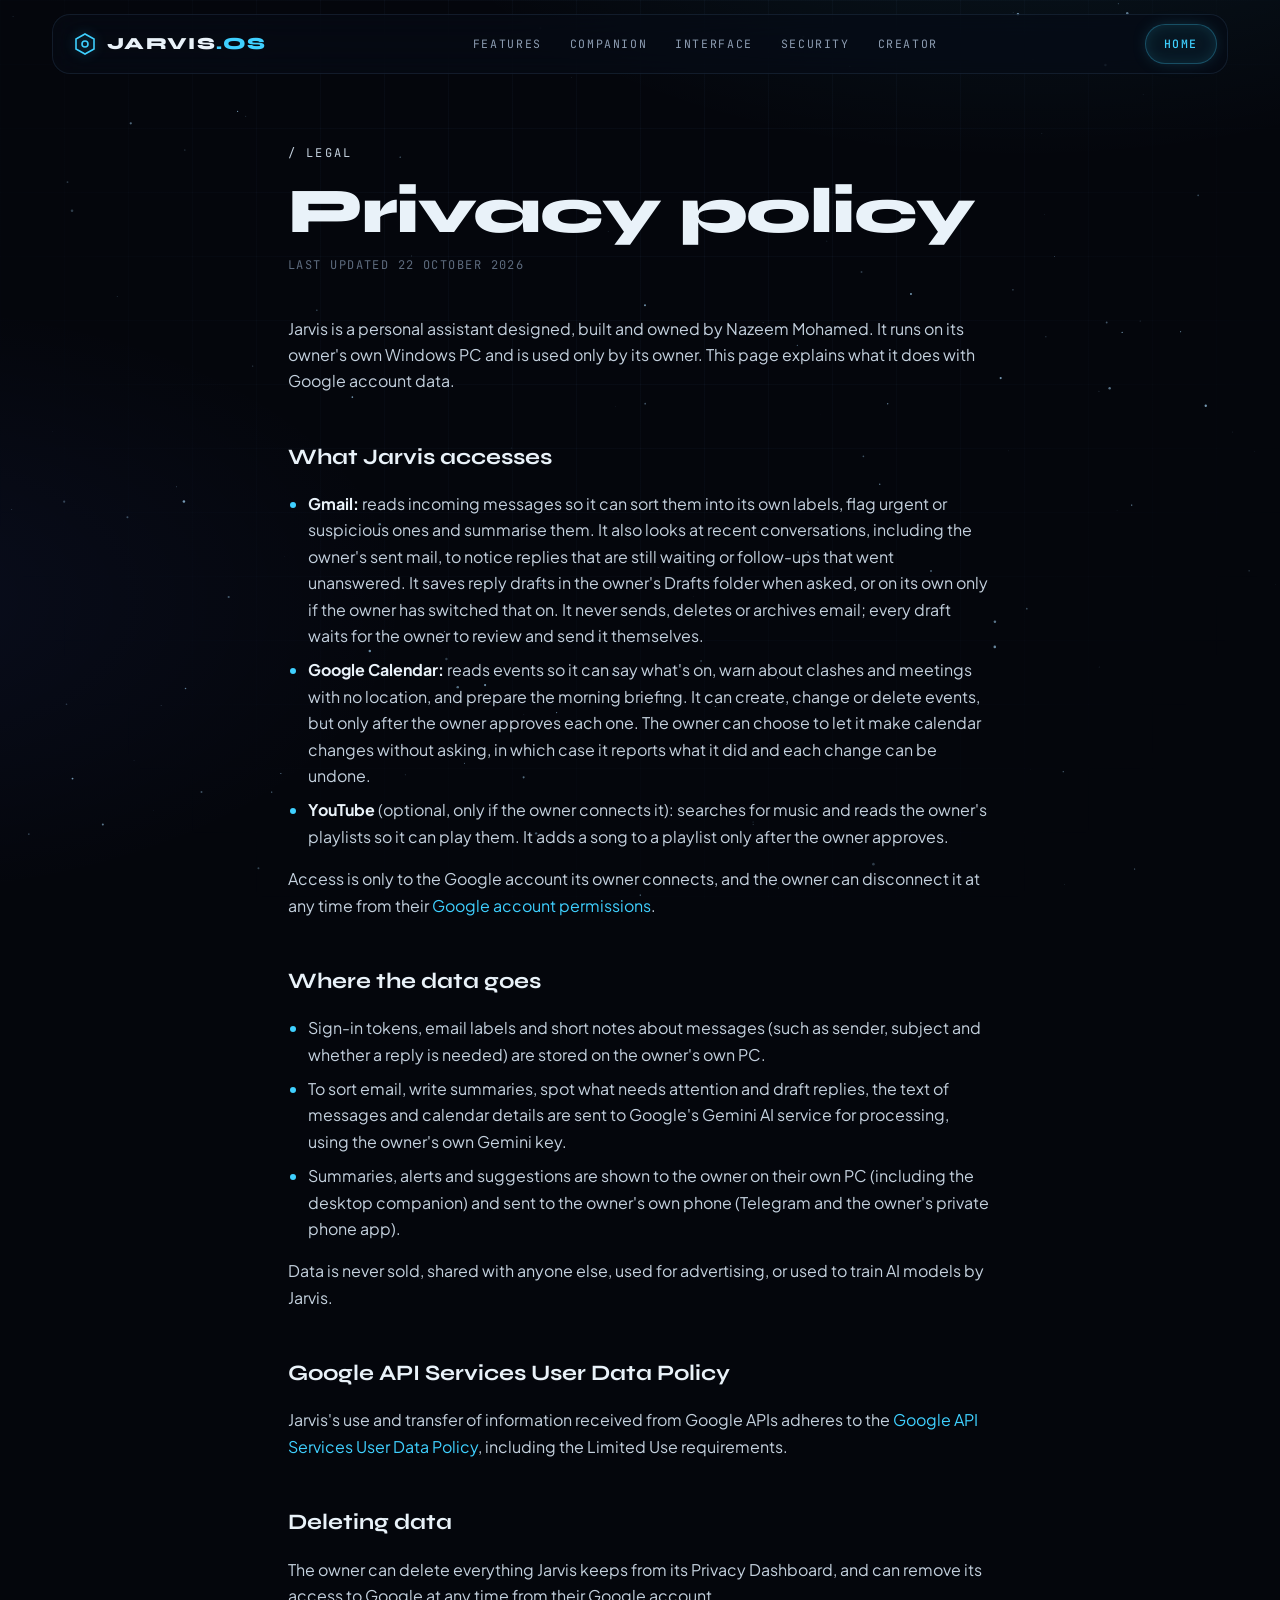
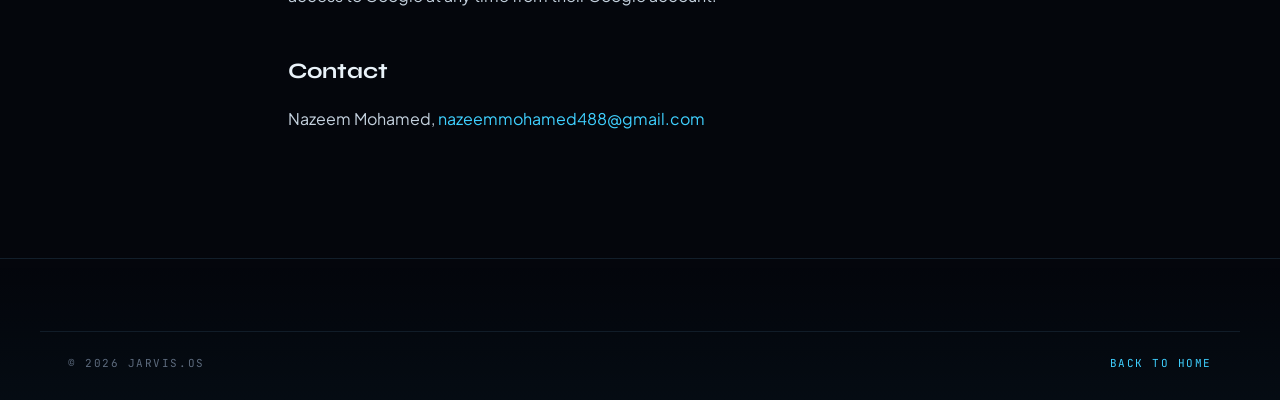
==== commit cc3fa13b: "Privacy policy: describe current Gmail, Calendar and YouTube use Calendar can now be changed (with a" ====
--- a/privacy.html
+++ b/privacy.html
@@ -35,27 +35,37 @@
 <main class="doc">
   <p class="eyebrow">/ Legal</p>
   <h1>Privacy policy</h1>
-  <p class="date">Last updated 9 October 2026</p>
+  <p class="date">Last updated 22 October 2026</p>
 
   <p>Jarvis is a personal assistant designed, built and owned by Nazeem Mohamed. It runs on its owner's own Windows PC and is used only by
   its owner. This page explains what it does with Google account data.</p>
 
   <h2>What Jarvis accesses</h2>
   <ul>
-    <li><strong>Gmail:</strong> new messages, so it can sort them into labels, flag urgent ones,
-    and save reply drafts when asked. It does not send, delete or archive email.</li>
-    <li><strong>Google Calendar:</strong> events (read-only), so it can say what's on. It cannot change or delete them.</li>
+    <li><strong>Gmail:</strong> reads incoming messages so it can sort them into its own labels, flag urgent
+    or suspicious ones and summarise them. It also looks at recent conversations, including the owner's sent mail,
+    to notice replies that are still waiting or follow-ups that went unanswered. It saves reply drafts in the
+    owner's Drafts folder when asked, or on its own only if the owner has switched that on. It never sends,
+    deletes or archives email; every draft waits for the owner to review and send it themselves.</li>
+    <li><strong>Google Calendar:</strong> reads events so it can say what's on, warn about clashes and
+    meetings with no location, and prepare the morning briefing. It can create, change or delete events,
+    but only after the owner approves each one. The owner can choose to let it make calendar changes without
+    asking, in which case it reports what it did and each change can be undone.</li>
+    <li><strong>YouTube</strong> (optional, only if the owner connects it): searches for music and reads
+    the owner's playlists so it can play them. It adds a song to a playlist only after the owner approves.</li>
   </ul>
   <p>Access is only to the Google account its owner connects, and the owner can disconnect it at
   any time from their <a href="https://myaccount.google.com/permissions">Google account permissions</a>.</p>
 
   <h2>Where the data goes</h2>
   <ul>
-    <li>Sign-in tokens and email labels/notes are stored on the owner's own PC.</li>
-    <li>To sort email and write summaries, the text of messages is sent to Google's Gemini AI service
-    for processing, using the owner's own Gemini key.</li>
-    <li>Summaries and alerts are sent to the owner's own phone (Telegram and the owner's private
-    phone app).</li>
+    <li>Sign-in tokens, email labels and short notes about messages (such as sender, subject and
+    whether a reply is needed) are stored on the owner's own PC.</li>
+    <li>To sort email, write summaries, spot what needs attention and draft replies, the text of
+    messages and calendar details are sent to Google's Gemini AI service for processing, using the
+    owner's own Gemini key.</li>
+    <li>Summaries, alerts and suggestions are shown to the owner on their own PC (including the
+    desktop companion) and sent to the owner's own phone (Telegram and the owner's private phone app).</li>
   </ul>
   <p>Data is never sold, shared with anyone else, used for advertising, or used to train AI models
   by Jarvis.</p>
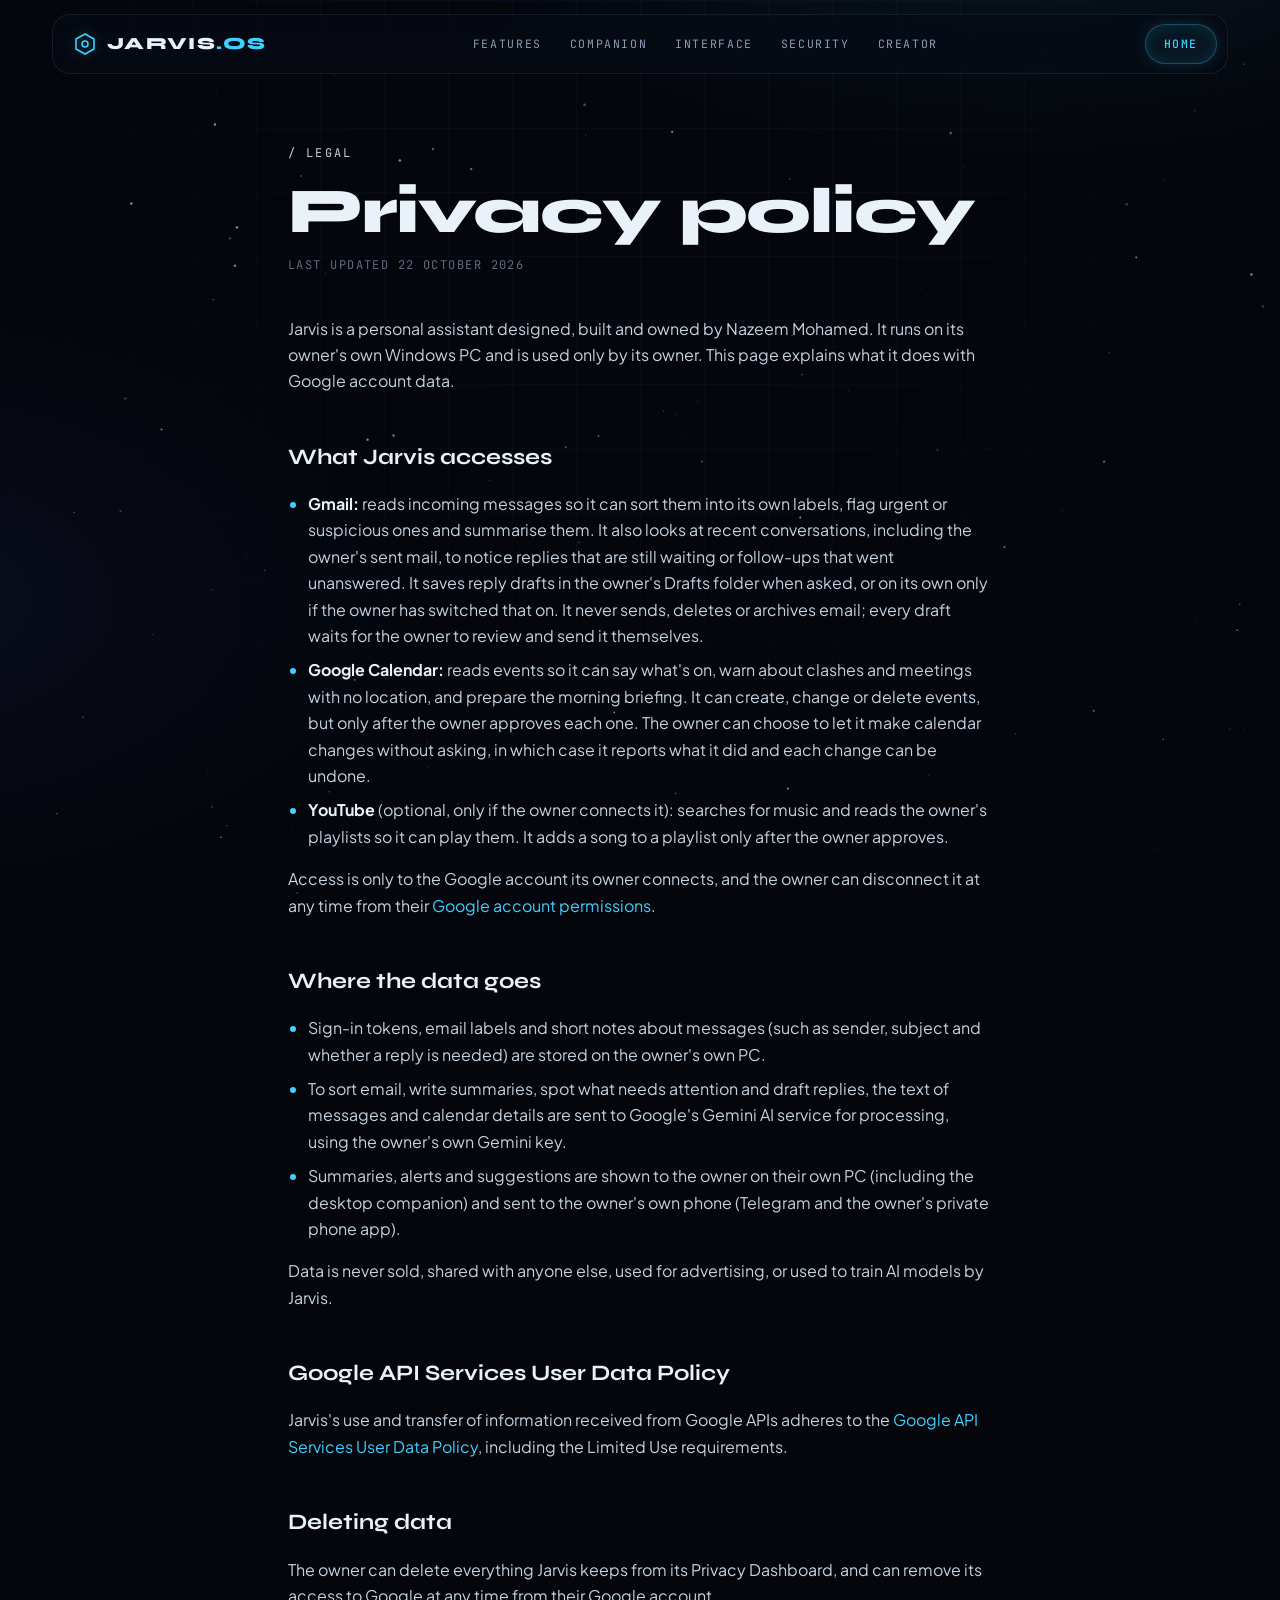
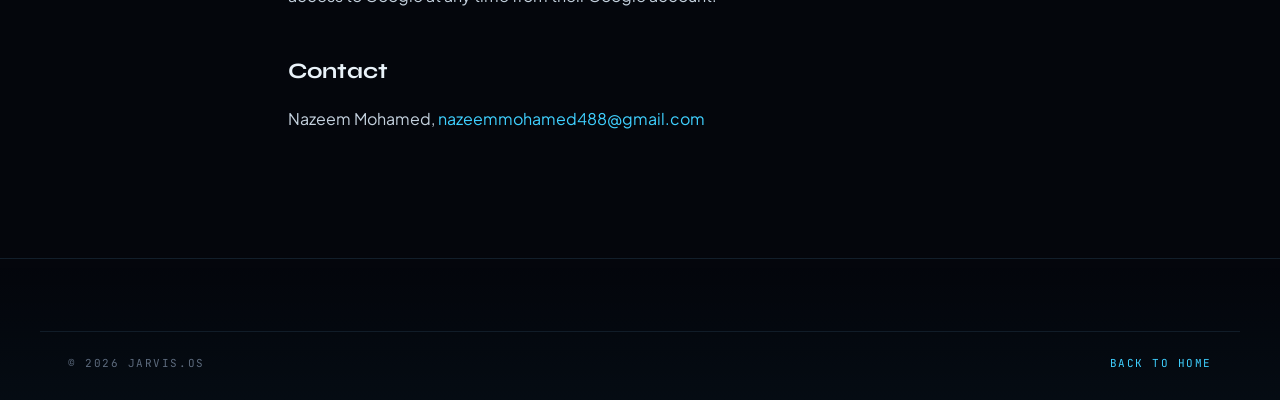
==== commit d3ffcc1f: "Animate the Meet Jarvis stage: a looping five-scene companion demo He strolls the taskbar, catches a" ====
--- a/privacy.html
+++ b/privacy.html
@@ -8,7 +8,7 @@
 <link rel="preconnect" href="https://fonts.googleapis.com">
 <link rel="preconnect" href="https://fonts.gstatic.com" crossorigin>
 <link href="https://fonts.googleapis.com/css2?family=Syne:wght@600;700;800&family=Plus+Jakarta+Sans:wght@300;400;500;600;700&family=JetBrains+Mono:wght@400;500&display=swap" rel="stylesheet">
-<link rel="stylesheet" href="style.css?v=8">
+<link rel="stylesheet" href="style.css?v=9">
 </head>
 <body>
 
@@ -89,7 +89,7 @@
     <a class="accent" href="index.html">Back to home</a>
   </div>
 </footer>
-<script src="motion.js?v=6"></script>
+<script src="motion.js?v=7"></script>
 
 </body>
 </html>
--- a/style.css
+++ b/style.css
@@ -283,25 +283,64 @@
     #050a12;
   box-shadow: 0 30px 80px -40px rgba(63, 208, 255, 0.45), inset 0 1px 0 rgba(255, 255, 255, 0.04);
 }
-.cmp-hero { position: absolute; left: 50%; bottom: 40px; height: 240px; width: auto; transform: translateX(-50%); animation: bob 3.2s ease-in-out infinite; filter: drop-shadow(0 8px 18px rgba(63, 208, 255, 0.3)); transition: opacity 0.25s ease; }
-.cmp-hero.wide { height: 150px; }
-.cmp-hero.swap { opacity: 0; }
-@keyframes bob { 0%, 100% { transform: translate(-50%, 0); } 50% { transform: translate(-50%, -5px); } }
-.cmp-taskbar { position: absolute; left: 0; right: 0; bottom: 0; height: 40px; display: flex; align-items: center; justify-content: center; gap: 10px; background: rgba(12, 18, 30, 0.9); border-top: 1px solid var(--line); }
+.cmp-jv { position: absolute; left: 0; bottom: 0; z-index: 2; will-change: transform; pointer-events: none; }
+.cmp-hero { display: block; height: 212px; width: auto; max-width: none; filter: drop-shadow(0 8px 18px rgba(63, 208, 255, 0.3)); transform-origin: 50% 100%; }
+.cmp-hero.flip { transform: scaleX(-1); }
+.cmp-taskbar { position: absolute; left: 0; right: 0; bottom: 0; height: 40px; z-index: 1; display: flex; align-items: center; justify-content: center; gap: 10px; background: rgba(12, 18, 30, 0.92); border-top: 1px solid var(--line); }
 .cmp-taskbar span { width: 22px; height: 22px; border-radius: 6px; background: rgba(130, 190, 255, 0.10); }
 .cmp-taskbar span:first-child { background: rgba(63, 208, 255, 0.35); }
+
+/* the fake app window he perches on */
+.cmp-window { position: absolute; left: 8%; top: 55%; width: 44%; height: 25%; z-index: 1; opacity: 0; border-radius: 10px; overflow: hidden; background: #0b1422; border: 1px solid rgba(130, 190, 255, 0.18); box-shadow: 0 20px 40px -18px rgba(0, 0, 0, 0.9); transform-origin: 50% 100%; }
+.cw-bar { display: flex; align-items: center; gap: 5px; height: 22px; padding: 0 9px; background: #101c2e; border-bottom: 1px solid rgba(130, 190, 255, 0.12); }
+.cw-bar i { width: 7px; height: 7px; border-radius: 50%; background: #2a3a50; }
+.cw-bar i:first-child { background: #ff6b6b; }
+.cw-bar span { margin-left: 6px; font-family: var(--mono); font-size: 9.5px; color: var(--muted); white-space: nowrap; }
+.cw-body { display: grid; grid-template-columns: repeat(3, 1fr); gap: 5px; padding: 9px; }
+.cw-body b { height: 9px; border-radius: 2px; background: rgba(130, 190, 255, 0.08); }
+.cw-body b:nth-child(3n+1) { background: rgba(63, 208, 255, 0.18); }
+
+/* dropped file, cursor, sleep z's, pause button */
+.cmp-file { position: absolute; left: 0; top: 0; z-index: 4; opacity: 0; display: grid; justify-items: center; gap: 3px; pointer-events: none; }
+.cmp-file svg { width: 34px; height: 34px; fill: rgba(63, 208, 255, 0.12); stroke: var(--accent); stroke-width: 1.4; stroke-linejoin: round; filter: drop-shadow(0 0 8px var(--glow)); }
+.cmp-file span { font-family: var(--mono); font-size: 9.5px; color: #d7e2ea; background: rgba(8, 18, 28, 0.9); padding: 1px 6px; border-radius: 4px; }
+.cmp-cursor { position: absolute; left: 0; top: 0; z-index: 5; width: 22px; height: 22px; opacity: 0; fill: #f4f8fb; stroke: #04060c; stroke-width: 1.2; stroke-linejoin: round; filter: drop-shadow(0 2px 4px rgba(0, 0, 0, 0.6)); pointer-events: none; }
+.cmp-zzz { position: absolute; left: 0; bottom: 0; z-index: 3; opacity: 0; pointer-events: none; }
+.cmp-zzz span { position: absolute; font-family: var(--display); font-weight: 800; color: var(--accent); text-shadow: 0 0 10px var(--glow); animation: zzz 2.4s ease-out infinite; opacity: 0; }
+.cmp-zzz span:nth-child(1) { left: 0; font-size: 14px; }
+.cmp-zzz span:nth-child(2) { left: 12px; font-size: 18px; animation-delay: 0.8s; }
+.cmp-zzz span:nth-child(3) { left: 26px; font-size: 24px; animation-delay: 1.6s; }
+@keyframes zzz { 0% { opacity: 0; transform: translate(0, 0); } 25% { opacity: 1; } 100% { opacity: 0; transform: translate(14px, -46px); } }
+.cmp-play { position: absolute; right: 8px; bottom: 5px; z-index: 6; width: 30px; height: 30px; display: grid; place-items: center; border-radius: 10px; cursor: pointer; border: 1px solid var(--line); background: rgba(8, 14, 26, 0.8); transition: border-color 0.2s ease; }
+.cmp-play:hover { border-color: var(--line-2); }
+.cmp-play svg { width: 14px; height: 14px; fill: none; stroke: var(--accent); stroke-width: 2; stroke-linecap: round; stroke-linejoin: round; }
+.cmp-play .i-play { display: none; fill: var(--accent); }
+.cmp-play[aria-pressed="true"] .i-pause { display: none; }
+.cmp-play[aria-pressed="true"] .i-play { display: block; }
+
 .cmp-bubble {
-  position: absolute; left: 50%; top: 26px; transform: translateX(-50%); width: min(310px, 86%);
-  padding: 13px 15px; display: grid; gap: 8px; z-index: 1;
-  background: rgba(8, 18, 28, 0.92); border: 1px solid var(--accent); border-radius: 14px; box-shadow: 0 0 26px rgba(63, 208, 255, 0.25);
-  font-size: 14px; color: #d7e2ea; transition: opacity 0.25s ease, transform 0.25s ease;
-}
-.cmp-bubble.swap { opacity: 0; transform: translate(-50%, 6px); }
-.cmp-bubble::after { content: ""; position: absolute; left: 50%; bottom: -7px; width: 12px; height: 12px; background: #08121c; border-right: 1px solid var(--accent); border-bottom: 1px solid var(--accent); transform: translateX(-50%) rotate(45deg); }
+  position: absolute; left: 50%; bottom: 290px; transform: translateX(-50%); width: min(300px, 84%);
+  padding: 12px 14px; display: grid; gap: 8px; z-index: 4;
+  background: rgba(8, 18, 28, 0.94); border: 1px solid var(--accent); border-radius: 14px; box-shadow: 0 0 26px rgba(63, 208, 255, 0.25);
+  font-size: 13.5px; line-height: 1.5; color: #d7e2ea; transition: opacity 0.25s ease;
+}
+.cmp-bubble.hidden { opacity: 0; }
+.cmp-bubble::after { content: ""; position: absolute; left: calc(50% + var(--tail, 0px)); bottom: -7px; width: 12px; height: 12px; background: #08121c; border-right: 1px solid var(--accent); border-bottom: 1px solid var(--accent); transform: translateX(-50%) rotate(45deg); }
 .cmp-bubble p { margin: 0; }
 .cmp-label { font-family: var(--mono); font-size: 10.5px; letter-spacing: 0.1em; color: var(--accent); }
 .cmp-btns:empty { display: none; }
-.cmp-btns span { font-family: var(--mono); font-size: 10.5px; }
+.cmp-btns span { font-family: var(--mono); font-size: 10.5px; transition: transform 0.15s ease, box-shadow 0.15s ease; }
+.cmp-btns span.press { transform: scale(0.92); box-shadow: 0 0 16px var(--glow); }
+.dots { display: inline-flex; gap: 5px; padding: 4px 0; }
+.dots i { width: 7px; height: 7px; border-radius: 50%; background: var(--accent); animation: dot 1s ease-in-out infinite; }
+.dots i:nth-child(2) { animation-delay: 0.15s; }
+.dots i:nth-child(3) { animation-delay: 0.3s; }
+@keyframes dot { 0%, 100% { opacity: 0.25; transform: translateY(0); } 50% { opacity: 1; transform: translateY(-3px); } }
+
+/* chapter chips double as a progress bar */
+.pose { position: relative; overflow: hidden; }
+.pose span { position: relative; z-index: 1; }
+.pose::before { content: ""; position: absolute; left: 0; top: 0; bottom: 0; width: calc(var(--p, 0) * 100%); background: rgba(63, 208, 255, 0.16); }
 .cmp-grid { display: grid; grid-template-columns: repeat(4, minmax(0, 1fr)); gap: 14px; margin-bottom: 28px; }
 .mini { padding: 22px; }
 .mini-k { display: inline-block; margin-bottom: 16px; font-family: var(--mono); font-size: 10.5px; letter-spacing: 0.16em; text-transform: uppercase; color: var(--accent); padding: 3px 9px; border-radius: 6px; border: 1px solid var(--line-2); background: rgba(63, 208, 255, 0.05); }
@@ -430,8 +469,6 @@
   .section { padding: 92px 0; }
   .features, .cmp-grid, .shield-grid { grid-template-columns: 1fr; }
   .cmp-stage { height: 430px; }
-  .cmp-hero { height: 210px; }
-  .cmp-hero.wide { height: 130px; }
   .hub { padding: 28px 22px; }
   .footer-grid { grid-template-columns: 1fr 1fr; }
   .footer-grid > :first-child { grid-column: 1 / -1; }
@@ -442,6 +479,6 @@
   html { scroll-behavior: auto; }
   .reveal, .reveal.pre { opacity: 1; transform: none; filter: none; transition: none; }
   .hero-copy > *, .core, .feature.pop { animation: none; }
-  .m-wave i, .m-sweep, .m-blip, .m-link, .m-orb, .cmp-hero, .chip-dot, .ticker-track, .mega-track { animation: none; }
+  .m-wave i, .m-sweep, .m-blip, .m-link, .m-orb, .chip-dot, .dots i, .cmp-zzz span, .ticker-track, .mega-track { animation: none; }
   .frame { transition: none; }
 }
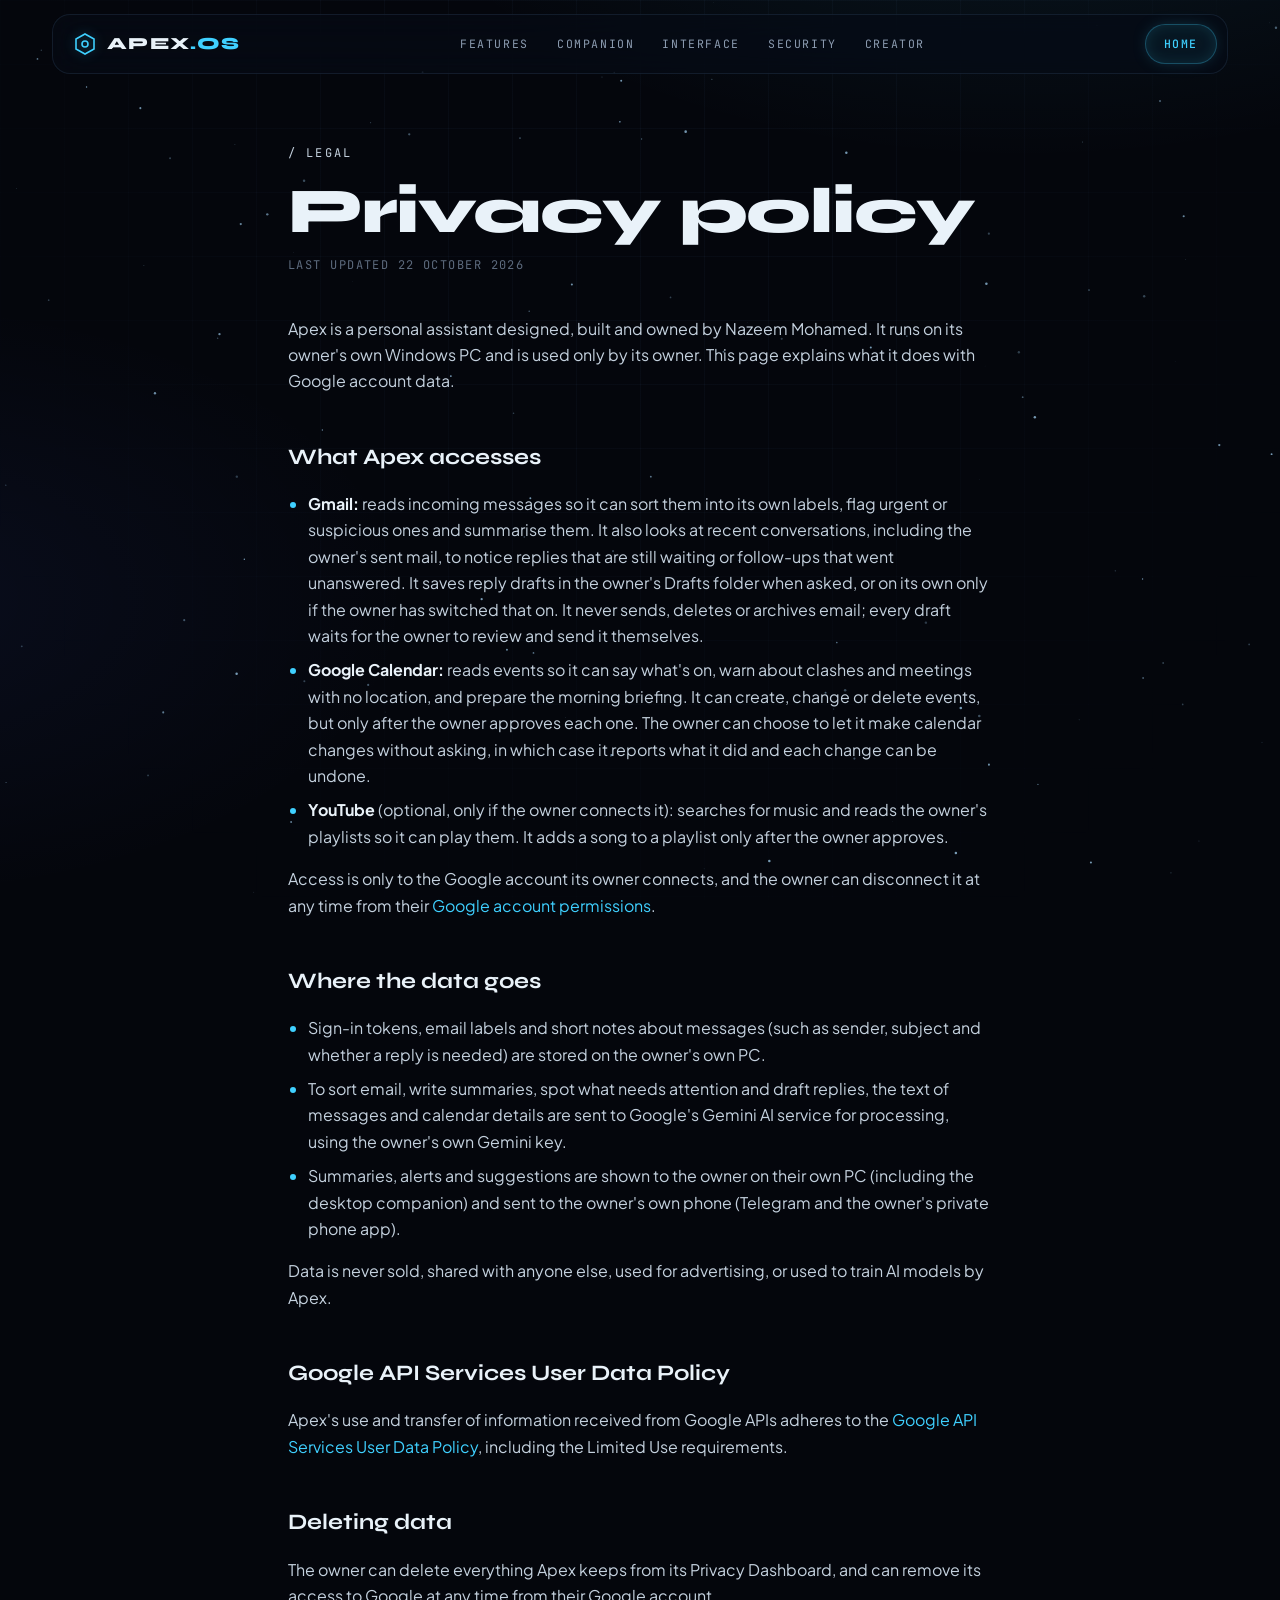
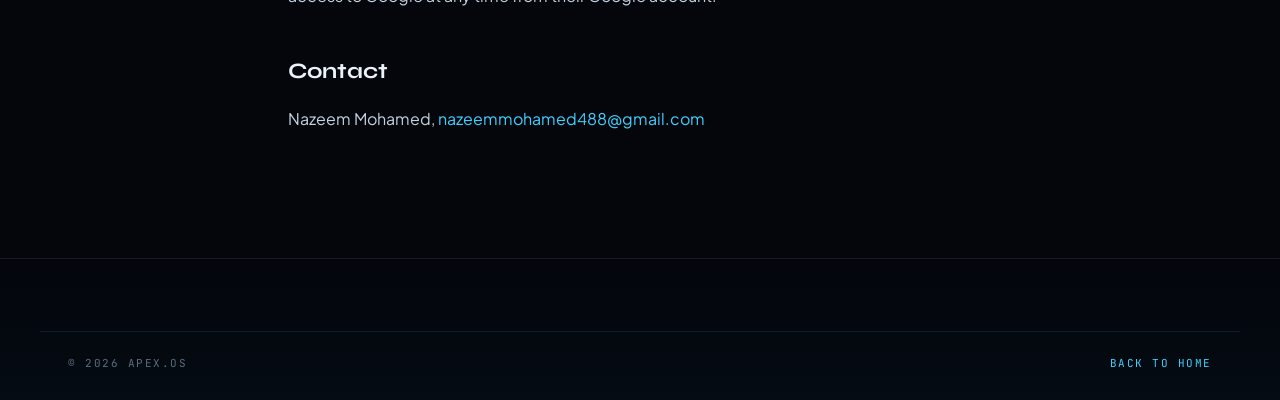
==== commit 9313510f: "Rename the site from Jarvis to Apex The assistant is rebranded to Apex: titles, headings, page text," ====
--- a/privacy.html
+++ b/privacy.html
@@ -3,7 +3,7 @@
 <head>
 <meta charset="utf-8">
 <meta name="viewport" content="width=device-width, initial-scale=1">
-<title>Jarvis Privacy Policy</title>
+<title>Apex Privacy Policy</title>
 <meta name="theme-color" content="#04060c">
 <link rel="preconnect" href="https://fonts.googleapis.com">
 <link rel="preconnect" href="https://fonts.gstatic.com" crossorigin>
@@ -16,9 +16,9 @@
 <div class="progress" aria-hidden="true"></div>
 <header class="site-header">
   <div class="nav-shell">
-    <a class="brand" href="index.html" aria-label="Jarvis home">
+    <a class="brand" href="index.html" aria-label="Apex home">
       <svg class="brand-mark" viewBox="0 0 24 24" aria-hidden="true"><path d="M12 2 21 7v10l-9 5-9-5V7z"/><circle cx="12" cy="12" r="3"/></svg>
-      <span>JARVIS<em>.OS</em></span>
+      <span>APEX<em>.OS</em></span>
     </a>
     <nav class="nav" id="nav" aria-label="Main">
       <a href="index.html#capabilities">Features</a>
@@ -37,10 +37,10 @@
   <h1>Privacy policy</h1>
   <p class="date">Last updated 22 October 2026</p>
 
-  <p>Jarvis is a personal assistant designed, built and owned by Nazeem Mohamed. It runs on its owner's own Windows PC and is used only by
+  <p>Apex is a personal assistant designed, built and owned by Nazeem Mohamed. It runs on its owner's own Windows PC and is used only by
   its owner. This page explains what it does with Google account data.</p>
 
-  <h2>What Jarvis accesses</h2>
+  <h2>What Apex accesses</h2>
   <ul>
     <li><strong>Gmail:</strong> reads incoming messages so it can sort them into its own labels, flag urgent
     or suspicious ones and summarise them. It also looks at recent conversations, including the owner's sent mail,
@@ -68,15 +68,15 @@
     desktop companion) and sent to the owner's own phone (Telegram and the owner's private phone app).</li>
   </ul>
   <p>Data is never sold, shared with anyone else, used for advertising, or used to train AI models
-  by Jarvis.</p>
+  by Apex.</p>
 
   <h2>Google API Services User Data Policy</h2>
-  <p>Jarvis's use and transfer of information received from Google APIs adheres to the
+  <p>Apex's use and transfer of information received from Google APIs adheres to the
   <a href="https://developers.google.com/terms/api-services-user-data-policy">Google API Services User
   Data Policy</a>, including the Limited Use requirements.</p>
 
   <h2>Deleting data</h2>
-  <p>The owner can delete everything Jarvis keeps from its Privacy Dashboard, and can remove its
+  <p>The owner can delete everything Apex keeps from its Privacy Dashboard, and can remove its
   access to Google at any time from their Google account.</p>
 
   <h2>Contact</h2>
@@ -85,7 +85,7 @@
 
 <footer class="site-footer">
   <div class="wrap footer-base">
-    <span>&copy; 2026 Jarvis.OS</span>
+    <span>&copy; 2026 Apex.OS</span>
     <a class="accent" href="index.html">Back to home</a>
   </div>
 </footer>
--- a/style.css
+++ b/style.css
@@ -1,4 +1,4 @@
-/* Jarvis.OS site. Deep navy, one cyan accent, wide display type, glass panels. */
+/* Apex.OS site. Deep navy, one cyan accent, wide display type, glass panels. */
 :root {
   --bg: #04060c;
   --bg-2: #070b15;
